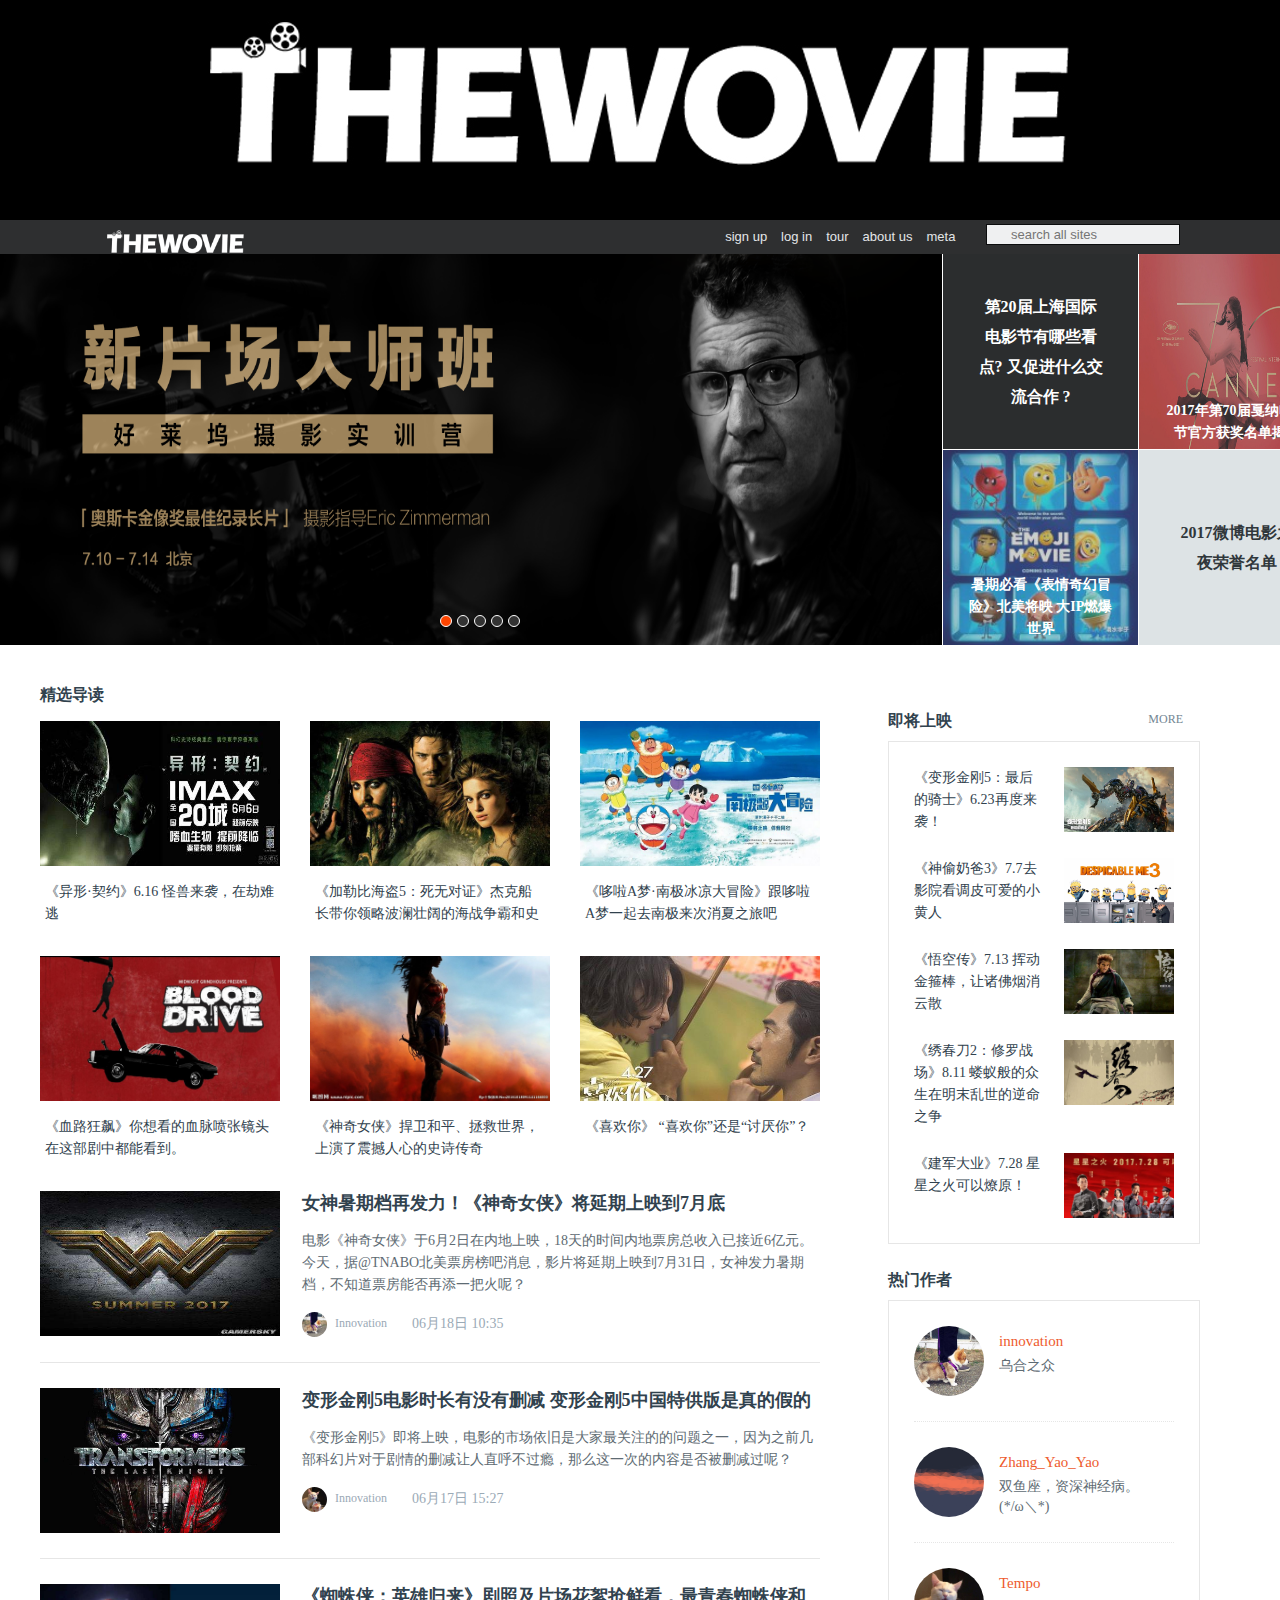
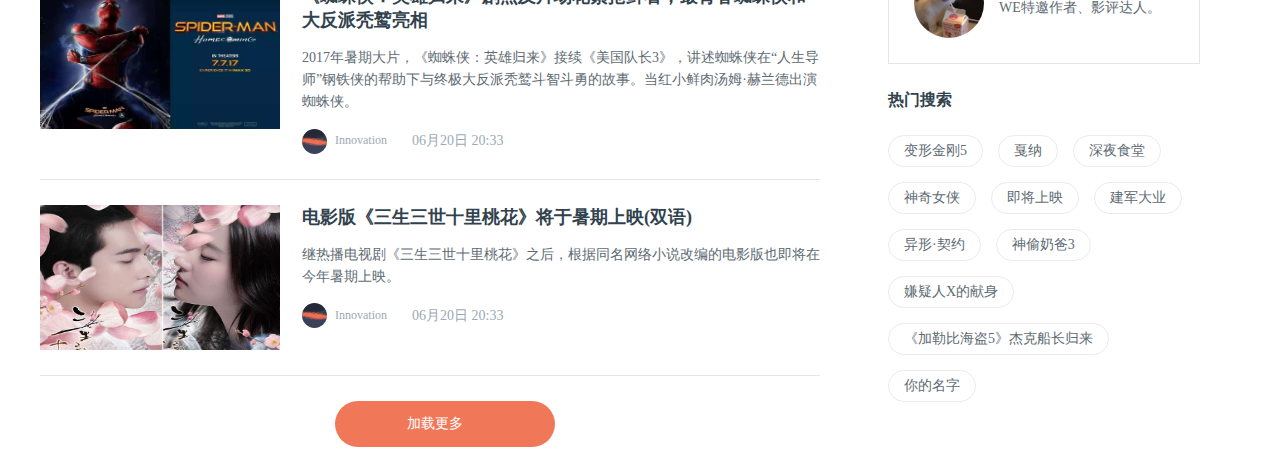
==== index.html @ 4c55a3ce "logo更改" ====
<html><!DOCTYPE html>
<html lang="en">
<head>
    <meta charset="UTF-8">
    <title>电影资讯 | WE</title>

	<script src="js/main.js" type="text/javascript"></script>
    <!--轮播图js-->
    <script src="js/slideshow.js" type="text/javascript"></script>
       
	<link rel="stylesheet" href="css/common.css">
    <link rel="stylesheet" href="css/index.css">
    <style>
    html, body, p, table, section, hgroup, header, ul, li, footer, nav, article, div, span, form, img {margin: 0;padding: 0;border: none;}
    
    .serKesy-list .list a{float: left;margin:0 15px 15px 0;padding: 0 15px;background: #fff;color: #5e6b73;font-size: 14px;height: 30px;line-height: 30px;border:1px solid #E8ECEF;border-radius: 16px;-webkit-border-radius: 16px;}
    .serKesy-list .list a:hover{background: #a0aebc;border-color: #a0aebc;color: #fff;}
    
    #ad{height: 200px; text-align: center;background-color: black;padding-top: 20px;}
    </style>

    <script type="text/javascript" src="js/jquery-3.2.1.js"></script>
    <script type="text/javascript">
        $(document).ready(function(){
            setTimeout(function(){$("#ad").slideUp(600);
            },1200);
            
        });
    </script>
</head>
<body>


<!-- 顶栏广告位 -->
<div class="top-banner" id="ad">
    <a href="#" target="_blank">
        <img src="img/logo.jpg" alt="The Wovie">
    </a>
</div>

<!--topbar-->
<section class="topbar">
    <div class="topbar-wrapper">

        <div class="js-topbar-dialog-corral"></div>

        <div class="network-items">
            <a href="index.html">
                <img src="img/logo.png" alt="The Wovie" height=100% >
            </a>
        </div>

        <div class="topbar-links">
            <div class="links-container">
                <span class="topbar-menu-links">
                    <a href="register.html">sign up</a>
                    <a href="https://stackexchange.com/users/login?returnurl=https%3a%2f%2fstackexchange.com%2f">log in</a>
                    <a data-loc="2" class="tour-link" href="/tour">tour</a>
                    <a href="/about">about us</a>
                    <a href="https://meta.stackexchange.com">meta</a>
                </span>
            </div>

            <div class="search-container">
                    <input name="q" id="search" type="text" placeholder="search all sites" tabindex="1" autocomplete="off" maxlength="240" />
            </div>
        </div>
    </div>
</section>

<!--首页顶部-->
<div class="page-top">
    <!--首页左侧=-=轮播图-->
    <div id="container">
        <div id="list" style="left: -942px;">
            <img src="img/container3.jpg" alt="1"/>
            <img src="img/1.jpg" alt="1"/>
            <img src="img/container4.jpg" alt="2"/>
            <img src="img/container1.jpg" alt="3"/>
            <img src="img/container2.jpg" alt="4"/>
            <img src="img/container3.jpg" alt="5"/>
            <img src="img/1.jpg" alt="5"/>
        </div>
        <div id="buttons">
            <span index="1" class="on"></span>
            <span index="2"></span>
            <span index="3"></span>
            <span index="4"></span>
            <span index="5"></span>
        </div>
        <a href="javascript:;" id="prev" class="arrow">&lt;</a>
        <a href="javascript:;" id="next" class="arrow">&gt;</a>
    </div>

    <!--首页右侧=-=模块-->
    <div class="module">
        <!-- 第一列 -->
        <div class="rows rowOne">
            <div class="column line colTxt">
                <table>
                    <tr>
                        <td>
                            <a href="news-le-Festival-de-Cannes.html" target="_blank">第20届上海国际电影节有哪些看点? 又促进什么交流合作 ?                                                       </a>
                        </td>
                    </tr>
                </table>
            </div>
            <div class="column picTxt">
                <a href="news-le-Festival-de-Cannes.html" target="_blank">
                    <div class="pic">
                        <img src="img/module1.jpg" width="195" height="195" />
                    </div>
                    <div class="txt">2017年第70届戛纳电影节官方获奖名单揭晓</div>
                    <div class="cover"></div>
                </a>
                <div class="shadow"></div>
            </div>
        </div>
        <!-- 第二列 -->
        <div class="rows">
            <div class="column line picTxt">
                <a href="/banner/homepageUrl/id/2326" target="_blank">
                    <div class="pic">
                        <img src="img/module2.jpg" width="195" height="195" />
                    </div>
                    <div class="txt">暑期必看《表情奇幻冒险》北美将映 大IP燃爆世界</div>
                    <div class="cover"></div>
                </a>
                <div class="shadow"></div>
            </div>
            <div class="column colTxt">
                <table>
                    <tr>
                        <td>
                            <a href="/banner/homepageUrl/id/2344" target="_blank">2017微博电影之夜荣誉名单</a>
                        </td>
                    </tr>
                </table>
            </div>
        </div>
    </div>
</div>



            
<!--info-->
<div class="wrapper">
    <!--内容左侧-->
    <div class="index-left">
        <!-- 精选导读 -->
        <div class="index-selRead">
            <div class="title">精选导读</div>
            <div class="list">
                <ul>
                    <li>
                        <div class="box">
                            <div class="pic">
                                <a href="news-Alien-Covenant.html" target="_blank">
                                    <img src="img/guide1.jpg" alt="" />
                                </a>
                            </div>
                            <div class="txt">
                                <a href="news-Alien-Covenant.html" target="_blank">
                                    《异形·契约》6.16  怪兽来袭，在劫难逃
                                </a>
                            </div>
                        </div>
                    </li>
                    <li>
                        <div class="box">
                            <div class="pic">
                                <a href="https://www.leiphone.com/latest/index/id/4034" target="_blank">
                                    <img src="img/guide2.jpg" alt="" />
                                </a>
                            </div>
                            <div class="txt">
                                <a href="https://www.leiphone.com/latest/index/id/4034" target="_blank">
                                    《加勒比海盗5：死无对证》杰克船长带你领略波澜壮阔的海战争霸和史诗冒险
                                </a>
                            </div>
                        </div>
                    </li>
                    <li>
                        <div class="box">
                            <div class="pic">
                                <a href="https://www.leiphone.com/latest/index/id/4041" target="_blank">
                                    <img src="img/guide3.jpg" alt="" />
                                </a>
                            </div>
                            <div class="txt">
                                <a href="https://www.leiphone.com/latest/index/id/4041" target="_blank">
                                    《哆啦A梦·南极冰凉大冒险》跟哆啦A梦一起去南极来次消夏之旅吧
                                </a>
                            </div>
                        </div>
                    </li>
                    <li>
                        <div class="box">
                            <div class="pic">
                                <a href="news-blood-drive.html" target="_blank">
                                    <img src="img/guide4.jpg" alt="" />
                                </a>
                            </div>
                            <div class="txt">
                                <a href="news-blood-drive.html" target="_blank">
                                    《血路狂飙》你想看的血脉喷张镜头在这部剧中都能看到。
                                </a>
                            </div>
                        </div>
                    </li>
                    <li>
                        <div class="box">
                            <div class="pic">
                                <a href="https://www.leiphone.com/latest/index/id/4040" target="_blank">
                                    <img src="img/guide5.jpg" alt="" />
                                </a>
                            </div>
                            <div class="txt">
                                <a href="https://www.leiphone.com/latest/index/id/4040" target="_blank">
                                    《神奇女侠》捍卫和平、拯救世界，上演了震撼人心的史诗传奇
                                </a>
                            </div>
                        </div>
                    </li>
                    <li>
                        <div class="box">
                            <div class="pic">
                                <a href="https://www.leiphone.com/latest/index/id/4038" target="_blank">
                                    <img src="img/guide6.jpg" alt="" />
                                </a>
                            </div>
                            <div class="txt">
                                <a href="https://www.leiphone.com/latest/index/id/4038" target="_blank">
                                    《喜欢你》   “喜欢你”还是“讨厌你”？
                                </a>
                            </div>
                        </div>
                    </li>
                </ul>
            </div>
        </div>
        <!-- 精选导读end -->

        <!-- 最新文章 -->     
        <div class="lph-pageList index-pageList">
            <div class="list">
                <ul>
                    <li>
                        <div class="box">
                            <div class="img">
                                <a href="#"  target="_blank">
                                    <img class='lazy' src="img/Article1.jpg"  alt="" />
                                </a>
                            </div>
                            <div class="word">
                                <h3>
                                <a href="#" target="_blank"  class="headTit">
                                    女神暑期档再发力！《神奇女侠》将延期上映到7月底
                                </a>
                                </h3>
                                <!--description-->
                                <div class="des">
                                    电影《神奇女侠》于6月2日在内地上映，18天的时间内地票房总收入已接近6亿元。今天，据@TNABO北美票房榜吧消息，影片将延期上映到7月31日，女神发力暑期档，不知道票房能否再添一把火呢？
                                </div>
                                <div class="msg">
                                    <a href="https://www.leiphone.com/author/sijia893" target="_blank" class="aut" rel="nofollow">
                                        <img src="img/innovation.jpg" width="50" height="50" alt=""/>Innovation
                                    </a>
                                    <div class="time">06月18日 10:35</div>
                                </div>
                            </div>
                        </div>
                    </li>

                    <li>
                        <div class="box">
                            <div class="img">
                                <a href="#"  target="_blank">
                                    <img class='lazy' src="img/article2.jpg"  alt="" />
                                </a>
                            </div>
                            <div class="word">
                                <h3>
                                <a href="#" target="_blank"  class="headTit">
                                    变形金刚5电影时长有没有删减 变形金刚5中国特供版是真的假的
                                </a>
                                </h3>
                                <!--description-->
                                <div class="des">
                                    《变形金刚5》即将上映，电影的市场依旧是大家最关注的的问题之一，因为之前几部科幻片对于剧情的删减让人直呼不过瘾，那么这一次的内容是否被删减过呢？
                                </div>
                                <div class="msg">
                                    <a href="https://www.leiphone.com/author/sijia893" target="_blank" class="aut" rel="nofollow">
                                        <img src="img/tempo.jpg" width="50" height="50" alt=""/>Innovation
                                    </a>
                                    <div class="time">06月17日 15:27</div>
                                </div>
                            </div>
                        </div>
                    </li>

                    <li>
                        <div class="box">
                            <div class="img">
                                <a href="#"  target="_blank">
                                    <img class='lazy' src="img/article3.jpg"  alt="" />
                                </a>
                            </div>
                            <div class="word">
                                <h3>
                                <a href="#" target="_blank"  class="headTit">
                                    《蜘蛛侠：英雄归来》剧照及片场花絮抢鲜看，最青春蜘蛛侠和大反派秃鹫亮相
                                </a>
                                </h3>
                                <!--description-->
                                <div class="des">
                                    2017年暑期大片，《蜘蛛侠：英雄归来》接续《美国队长3》，讲述蜘蛛侠在“人生导师”钢铁侠的帮助下与终极大反派秃鹫斗智斗勇的故事。当红小鲜肉汤姆·赫兰德出演蜘蛛侠。
                                </div>
                                <div class="msg">
                                    <a href="https://www.leiphone.com/author/sijia893" target="_blank" class="aut" rel="nofollow">
                                        <img src="img/zhang_yao_yao.png" width="50" height="50" alt=""/>Innovation
                                    </a>
                                    <div class="time">06月20日 20:33</div>
                                </div>
                            </div>
                        </div>
                    </li>


                     <li>
                        <div class="box">
                            <div class="img">
                                <a href="#"  target="_blank">
                                    <img class='lazy' src="img/article4.jpg"  alt="" />
                                </a>
                            </div>
                            <div class="word">
                                <h3>
                                <a href="#" target="_blank"  class="headTit">
                                    电影版《三生三世十里桃花》将于暑期上映(双语)
                                </a>
                                </h3>
                                <!--description-->
                                <div class="des">
                                    继热播电视剧《三生三世十里桃花》之后，根据同名网络小说改编的电影版也即将在今年暑期上映。

                                </div>
                                <div class="msg">
                                    <a href="https://www.leiphone.com/author/sijia893" target="_blank" class="aut" rel="nofollow">
                                        <img src="img/zhang_yao_yao.png" width="50" height="50" alt=""/>Innovation
                                    </a>
                                    <div class="time">06月20日 20:33</div>
                                </div>
                            </div>
                        </div>
                    </li>

                </ul>
                <div class="loadMore">
                    <a href="javascript:;">加载更多<em></em></a>
                </div>
                
                <div class="lph-page">
                    <a class="prev" href="jacascript:void(0)"><em></em></a>
                    <a class="next" href="https://www.leiphone.com/page/4"><em></em></a>
                </div>
                
            </div>
        </div>
    </div>
    <!--内容右侧-->
    <div class="index-right">

        <!-- 业界速递 -->
        <div class="express">
            <div class="rComTitle">即将上映<a  href="https://www.leiphone.com/category/sponsor" target="_blank" class='more'>MORE<em></em></a></div>
            <div class="list">
                <ul>
                    <li>
                        <a href="" target="_blank" class='txt'>
                            《变形金刚5：最后的骑士》6.23再度来袭！
                        </a>
                        <div class="pic">
                            <a href="" target="_blank">
                                <img src="img/future1.jpg" width="110"  height="65" />
                            </a>
                        </div>
                    </li>
                    <li>
                        <a href="" target="_blank" class='txt'>
                            《神偷奶爸3》7.7去影院看调皮可爱的小黄人
                        </a>
                        <div class="pic">
                            <a href="" target="_blank">
                                <img src="img/future2.jpg" width="110"  height="65" />
                            </a>
                        </div>
                    </li>
                    <li>
                        <a href="" target="_blank" class='txt'>
                            《悟空传》7.13 挥动金箍棒，让诸佛烟消云散
                        </a>
                        <div class="pic">
                            <a href="" target="_blank">
                                <img src="img/future3.jpg" width="110"  height="65" />
                            </a>
                        </div>
                    </li>
                    <li>
                        <a href="" target="_blank" class='txt'>
                            《绣春刀2：修罗战场》8.11 蝼蚁般的众生在明末乱世的逆命之争
                        </a>
                        <div class="pic">
                            <a href="" target="_blank">
                                <img src="img/future4.jpg" width="110"  height="65" />
                            </a>
                        </div>
                    </li>
                    <li>
                        <a href="https://www.leiphone.com/news/201706/TS60KssYQyJxHjZg.html" target="_blank" class='txt'>
                        《建军大业》7.28  星星之火可以燎原！
                        </a>
                        <div class="pic">
                            <a href="https://www.leiphone.com/news/201706/TS60KssYQyJxHjZg.html" target="_blank">
                                <img src="img/future5.jpg" width="110"  height="65" />
                            </a>
                        </div>
                    </li>
                </ul>
            </div>
        </div>

        <!--热门作者-->
        <div class="hot-author">
            <div class="rComTitle">热门作者</div>
            <div class="list">
                <ul>
                    <li>
                        <a href='https://www.leiphone.com/author/zhujianzhineng5231' target="_blank" class="avater">
                            <img src="img/innovation.jpg" width="70" height="70" />
                        </a>
                        <div class="txt">
                            <a href="https://www.leiphone.com/author/zhujianzhineng5231" target="_blank" class='name'>innovation<em class='gold'></em></a>
                            <div class="intro">
                                乌合之众
                            </div>
                        </div>
                    </li>
                    <li>
                        <a href='https://www.leiphone.com/author/li189' target="_blank" class="avater">
                            <img src="img/zhang_yao_yao.png"width="70" height="70" />
                        </a>
                        <div class="txt">
                            <a href="https://www.leiphone.com/author/li189" target="_blank" class='name'>Zhang_Yao_Yao<em class='gold'></em></a>
                            <div class="intro"> 双鱼座，资深神经病。<br>(*/ω＼*)</div>
                        </div>
                    </li>
                    <li>
                        <a href='https://www.leiphone.com/author/AI%E7%A0%94%E4%B9%A0%E7%A4%BE394' target="_blank" class="avater">
                            <img src="img/tempo.jpg" width="70" height="70" />
                        </a>
                        <div class="txt">
                            <a href="https://www.leiphone.com/author/AI%E7%A0%94%E4%B9%A0%E7%A4%BE394" target="_blank" class='name'>Tempo<em class='gold'></em></a>
                            <div class="intro">WE特邀作者、影评达人。</div></div>
                    </li>
                    <!--<li>
                        <a href='https://www.leiphone.com/author/tieliu' target="_blank" class="avater">
                            <img src="https://www.leiphone.com/uploads/new/avatar/04/15/35/33_avatar_pic_100_100.jpg?updateTime=1" width="70" height="70" />
                        </a>
                        <div class="txt">
                            <a href="https://www.leiphone.com/author/tieliu" target="_blank" class='name'>铁流<em class='gold'></em></a>
                            <div class="intro">关注芯片、航空领域，雷锋网活跃作者</div>
                        </div>
                    </li>-->
                </ul>
            </div>
        </div>

        <!-- 热门搜索 -->
        <div class="serKesy-list">
            <div class="rComTitle">热门搜索</div>
            <div class="list clr">
                <a href="http://baike.baidu.com/link?url=[base64]" target="_blank">变形金刚5</a>
                <a href="https://www.leiphone.com/tag/专利" target="_blank">戛纳</a>
                <a href="https://www.leiphone.com/tag/zynga" target="_blank">深夜食堂</a>
                <a href="https://www.leiphone.com/tag/HoloLens" target="_blank">神奇女侠</a>
                <a href="https://www.leiphone.com/tag/浏览器" target="_blank">即将上映</a>
                <a href="https://www.leiphone.com/tag/人脸识别" target="_blank">建军大业</a>
                <a href="https://www.leiphone.com/tag/视频" target="_blank">异形·契约</a>
                <a href="https://www.leiphone.com/tag/计算机视觉" target="_blank">神偷奶爸3</a>
                <a href="https://www.leiphone.com/tag/中移动" target="_blank">嫌疑人X的献身</a>
                <a href="https://www.leiphone.com/tag/互联网电视" target="_blank">《加勒比海盗5》杰克船长归来</a>
                <a href="https://www.leiphone.com/tag/电子书" target="_blank">你的名字</a>
            </div>
        </div>
    </div>
</div>








<!--footer-->
<!--<div class="g-ft">
    <div class="m-ftwrap f-pr f-cb">

        <div class="ftleft f-fl">
            <div class="title f-cb"><h1 class="u-title-en f-fl">WE</h1><span class="f-fl"></span><h1 class="u-title-ch f-fl">WE电影资讯部</h1></div>
            <p class="cprt">©2014 icourse163.org 浙ICP备08114786号-1</br>icourses.cn 京ICP备12020869号-2 京公网安备110102000459-2</p>
        </div>

        <div class="ftright f-fr f-cb">
            <div class="link f-fl">
                <p>友情链接：</p>
                <a href="http://open.163.com/"  target="_blank">网易公开课</a></br>
                <a href="http://study.163.com/"  target="_blank">网易云课堂</a></br>
                <a href="http://www.icourse163.org/"  target="_blank">中国大学MOOC</a>
            </div>

            <div class="about f-fl">
                <p>我们：</p>
                <a href="http://study.163.com/about/aboutus.htm#/about?aboutType=1"  target="_blank">关于</a></br>
                <a href="http://study.163.com/about/aboutus.htm#/about?aboutType=2"  target="_blank">联系</a></br>
                <a href="http://weibo.com/study163?sudaref=study.163.com"  target="_blank">关注</a><a href="http://weibo.com/study163?sudaref=study.163.com"  target="_blank" class="atweibo"></a>
            </div>

            <div class="more f-fl">
                <p>更多：</p>
                <a href="http://study.163.com/about/aboutus.htm#/about?aboutType=4"  target="_blank">常见问题</a></br>
                <a href="http://study.163.com/about/aboutus.htm#/about?aboutType=8"  target="_blank">意见反馈</a>
            </div>

        </div>
    </div>
</div>-->



</body>
</html>
---- css/common.css ----
html,body,h1,h2,h3,h4,h5,h6,div,dl,dt,dd,ul,ol,li,p,blockquote,pre,hr,figure,table,caption,th,td,form,fieldset,legend,input,button,textarea,menu{margin:0;padding:0;}
header,footer,section,article,aside,nav,hgroup,address,figure,figcaption,menu,details{display:block;}
table{border-collapse:collapse;border-spacing:0;}
caption,th{text-align:left;font-weight:normal;}
html,body,fieldset,img,iframe{border:0;}
li{list-style:none;}
textarea{overflow:auto;resize:none;}
a,button{cursor:pointer;}
h1,h2,h3,h4,h5,h6,em,strong,b{font-weight:normal;}
del,ins,u,s,a,a:hover{text-decoration:none;}
body{background:#fff;}
a,a:hover{color:#333;}
---- css/index.css ----
.f-pr{position: relative;}
.f-pa{position: absolute;}
.f-fl{float: left;}
.f-fr{float: right;}
.f-cb{zoom:1;}
.f-cb:after{content: '.';display: block;clear: both;height: 0;overflow: hidden;visibility: hidden;}
.f-thide{text-overflow: ellipsis;overflow: hidden;white-space: nowrap;}


*{ margin: 0; padding: 0; text-decoration: none;}
/*page-top*/
.page-top{width: 1343px;height: 391px;margin: 0 auto;}
/*首页左侧=-=轮播图*/
/*body { padding: 20px;}*/
#container { width: 942px; height: 391px; overflow: hidden; position: relative;float: left;margin: 0px 1px 0px 0px;}
#list { width: 6587px; height: 391px; position: absolute; z-index: 1;}
#list img { float: left; width: 942px; height: 391px}
#buttons { position: absolute; height: 10px; width: 100px; z-index: 2; bottom: 20px; left: 440px;}
#buttons span { cursor: pointer; float: left; border: 1px solid #fff; width: 10px; height: 10px; border-radius: 50%; background: #333; margin-right: 5px;}
#buttons .on {  background: orangered;}
.arrow { cursor: pointer; display: none; line-height: 39px; text-align: center; font-size: 36px; font-weight: bold; width: 40px; height: 40px;  position: absolute; z-index: 2; top: 170px; background-color: RGBA(0,0,0,.3); color: #fff;}
.arrow:hover { background-color: RGBA(0,0,0,.7);}
#container:hover .arrow { display: block;}
#prev { left: 6px;}
#next { right: 6px;}

/*首页右侧=-=模块*/
.page-top .module{overflow: hidden;width: 400;height: 391px;}
.page-top .module .column{width: 195px;float: left;height:195px;position: relative;overflow: hidden;}
.page-top .module .rows .colTxt{background: #dde3e5;}
.page-top .module .rows .colTxt a{color: #30373B;}
.page-top .module .column.line{border-right:1px solid #fff;}
.page-top .module .column table{width: 90%;margin-left: 5%;display: block;text-align: center;}
.page-top .module .column table td{height: 195px;}
.page-top .module .column table a{font-size: 16px;color: #576b7c;line-height: 30px;font-weight: bold;display: block;padding: 0 24px;}
.page-top .module .rowOne .colTxt{background: #2b2d2e;}
.page-top .module .rowOne .colTxt a{color: #fff;}
.page-top .module .rowOne .column{border-bottom:1px solid #fff;}
.page-top .module .picTxt a{display: block;position: relative;}
.page-top .module .picTxt a .pic img{display: block;opacity: 0.8;filter:alpha(opacity=80);transition: all 0.3s ease-in-out;-webkit-transition: all 0.3s ease-in-out;-moz-transition: all 0.3s ease-in-out;}
.page-top .module .picTxt:hover .pic img{opacity: 1;filter:alpha(opacity=100);transform: scale(1.1);-webkit-transform: scale(1.1);-moz-transform: scale(1.1);}
.page-top .module .picTxt a .txt{position: absolute;width:147px;left: 24px;bottom:5px;text-align: center;font-size: 14px;color: #fff;line-height: 22px;font-weight: bold;z-index: 2;}
.page-top .module .picTxt a .cover{position: absolute;left: 0;top: 0;width: 100%;height: 100%;background: rgba(20,27,32,0.2);}


/* 导航 */
.topbar{width:100%;background:rgba(12,13,14,0.86);height:34px;line-height:1;font-size:13px}
.topbar input[type="text"]{transition:none;border:1px solid #cbcbcb;font-size:100%;font-family:Arial,"Helvetica Neue",Helvetica,sans-serif !important;border-radius:0;padding:3px;margin:5px 0 5px 0}
.topbar .topbar-wrapper{width:1080px;margin:0 auto;height:34px;text-align:left;position:relative}

.topbar .network-items a{color:#e4e6e8;text-decoration:none;display:inline-block;height:24px;padding:10px 7px 0 7px;vertical-align:top;font-size:15px;font-weight: bold;}
.topbar .network-items a:hover span{color: blue;}
.topbar .topbar-links{vertical-align:top;position:absolute;right:0;top:0;font-size:13px;font-family:Arial,"Helvetica Neue",Helvetica,sans-serif !important}

.topbar .topbar-links .topbar-menu-links{margin-left:15px;margin-top:-10px;display:inline-block;vertical-align:top;font-size:0}
.topbar .topbar-links .topbar-menu-links a,.topbar .topbar-links .topbar-menu-links a:visited{color:#e4e6e8;text-decoration:none;display:inline-block;height:24px;padding:10px 7px 0 7px;vertical-align:top;font-size:13px}
.topbar .topbar-links .topbar-menu-links a:hover{background-color:#3b4045}
.topbar .topbar-links .links-container{display:inline-block;vertical-align:top;padding-top:10px}

.topbar .topbar-links .search-container{display:inline-block;vertical-align:top;margin-top:1px}
.topbar .topbar-links .search-container input[type=text]{margin:3px 0 0 20px;width:194px;height:21px;padding-left:inherit;padding-top:2px !important;padding-bottom:2px !important;padding-right:5px;font-size:13px;line-height:1.5;font-family:Arial,"Helvetica Neue",Helvetica,sans-serif !important;color:#6a737c;background-image:url('../../img/share-sprite-new.png?v=e1b8bd67bc12');background-image:url('../../img/share-sprite-new.svg?v=78be252218f3'),none;background-repeat:no-repeat;background-color:#FFF;background-position:-267px -90px !important;padding-left:24px !important;border:1px solid #0C0D0E;background-color:#eff0f1;box-shadow:inset 0 1px 2px #eff0f1,0 0 0 #FFF;transition:all .15s ease-in-out}
.topbar .topbar-links .search-container input[type=text]:hover{background-color:#fafafb;border-color:rgba(0,149,255,0.5);box-shadow:inset 0 1px 2px #e4e6e8,0 0 2px rgba(0,119,204,0.1)}
.topbar .topbar-links .search-container input[type=text]:focus{outline:0;color:#3b4045;background-color:#FFF;border-color:#0095ff;box-shadow:inset 0 2px 2px #fafafb,0 0 5px rgba(0,119,204,0.5)}


/*body=-=info*/
.wrapper{width: 1200px; margin: 40px auto;}
/*info左侧*/
.index-left{width: 810px;position: relative;float: left;margin: 0px;}

.index-selRead{margin-top: 0px;}
.index-selRead .title{font-size: 16px;padding-bottom: 15px;color: #31424e;font-weight: bold;}
.index-selRead .list li{float: left;padding: 15px;width: 240px;height: 205px;position: relative;left: -15px;top: -15px;
	-webkit-transition: all 0.2s ease-in;
    -moz-transition: all 0.2s ease-in;
    -o-transition: all 0.2s ease-in;
    transition: all 0.2s ease-in;
}
.index-selRead .list ul{width: 810px;left: -15px;right: -15px;}
.index-selRead .list li:hover{
	background: #f7f7f7;
	-webkit-box-shadow: 0 0 30px rgba(0,0,0,0.1);
    box-shadow: 0 0 30px rgba(0,0,0,0.15);
    -webkit-transform: translate3d(0, 1px, -2px);
    transform: translate3d(0, 1px, -2px);
}
.index-selRead .list li .pic img{width: 240px;height: 145px;vertical-align: top;}
.index-selRead .list li .txt{padding: 15px 5px 0 5px;line-height: 22px;height: 44px;overflow: hidden;}
.index-selRead .list li .txt a{font-size: 14px;color: #31424e;}
.index-selRead .list li .box{position: absolute;left:15px;top: 15px;width: 240px;}
.index-selRead .list li:hover .txt a{color: #ee5b2e;}


/*Index右侧*/
.index-right{overflow: hidden;padding-left:38px;width: 312px;}
.index-right .rComTitle,
.serKesy-list .rComTitle,
.article-right .rComTitle{padding-top: 28px;font-size: 16px;font-weight: bold;color: #31424e;line-height: 1;padding-bottom: 12px;}
.index-right .rComTitle .more,
.serKesy-list .rComTitle .more,
.article-right .rComTitle .more{float: right;font-size: 12px;color: #738693;font-weight: normal;}
.index-right .rComTitle .more em,
.serKesy-list .rComTitle .more em,
.article-right .rComTitle .more em{display: inline-block;vertical-align: 0;margin-left: 7px;background: url(../../images/common/yp_spirit.png) no-repeat -194px -46px;width: 10px;height: 10px;}
.index-right .rComTitle .more:hover,
.serKesy-list .rComTitle .more:hover,
.article-right .rComTitle .more:hover{color: #3E4950}
.serKesy-list .rComTitle{margin-bottom: 15px;}




/*即将上映*/
.express .list{padding: 25px 25px 0 25px;border:1px solid #E6E6E6;background: #fff;}
.express .list li{padding-bottom: 25px;overflow: hidden;}
.express .list li .pic{overflow: hidden;padding-left: 20px;}
.express .list li .pic img{vertical-align: top;}
.express .list li .txt{width: 130px;float: left;font-size: 14px;color: #31424e;line-height: 22px;word-break: break-word;}
.express .list li:hover a{color: #ee5b2e;}
/*热门作者*/
.hot-author .list{border:1px solid #e6e6e6;padding: 0 25px;background: #fff;}
.hot-author .list li{padding: 25px 0;overflow: hidden;border-bottom:1px dotted #E6E6E6;}
.hot-author .list li .avater{float: left;width:70px;}
.hot-author .list li .avater img{vertical-align: top;border-radius: 50%;-webkit-border-radius: 50%;}
.hot-author .list li .txt{overflow: hidden;padding-left: 15px;}
.hot-author .list li .txt .name{font-size: 15px;color: #ee5b2e;}
.hot-author .list li .txt .name .gold{display: inline-block;vertical-align: -5px;margin-left: 8px;background: url(../../images/common/yp_spirit.png) no-repeat -235px -45px;width: 21px;height: 25px;}
.hot-author .list li .txt .intro{font-size: 14px;color: #5e6b73;line-height: 20px;padding-top: 5px;}
.hot-author .list li:last-child{border-bottom:0;}








/*底部*/
.g-ft{height: 262px;min-width: 1202px;background-color: #2c3339;}
.m-ftwrap{width: 948px;height: 262px;margin: 0 auto;}
.m-ftwrap .ftleft{padding-top: 95px;}
.m-ftwrap .title{padding-bottom: 30px;}
.m-ftwrap .title .u-title-en{font: normal bold 28px/20px 'Gill Sans MT';color: #39a030;}
.m-ftwrap .title span{display: inline-block;width: 23px;height: 20px;background: url(../img/ui-sprite.png) 0 -47px no-repeat;}
.m-ftwrap .title .u-title-ch{font: normal bold 22px/20px 'Hiragino Sans GB';color: #39a030;}
.m-ftwrap .cprt{font: 12.5px/25px '微软雅黑';color: #fff;}
.m-ftwrap .ftright{padding-top: 82px;}
.m-ftwrap .ftright p{font: 12.5px/29.17px '微软雅黑';color: #fff;}
.m-ftwrap .ftright a{font: 14.58px/29.17px '微软雅黑';color: #fff;}
.m-ftwrap .ftright a:hover{text-decoration: underline;}
.m-ftwrap .link{margin-right: 98px;}
.m-ftwrap .about{margin-right: 73px;}
.m-ftwrap .atweibo{display: inline-block;width: 20px;height: 16px;margin-left: 11px;vertical-align: middle;background: url(../img/ui-sprite.png) 0 -75px no-repeat;}




.index-right .right-ads,
.index-right .right-item-sw{margin-top: 71px;}














.lph-left{width: 780px; float: left;}



.lph-pageList .title .upd-num{font-size: 14px;color: #5e6b73;line-height: 25px;font-weight: normal;}
.lph-pageList .title .upd-num span{color: #ee5b2e;}
.lph-pageList .title .upd-num  em{display: inline-block;margin-right: 8px;vertical-align: -5px;background: url(../../images/common/yp_spirit.png) no-repeat -15px -391px;width: 21px;height: 23px;}

.lph-pageList{padding-top: 10px;}
.lph-pageList .title{font-size: 22px;color: #31424e;line-height: 1;;font-weight: bold;/*margin-bottom: 25px;*/margin-bottom: 2px;}
.lph-pageList .list ul{width: 830px;left: -25px;right: -25px;}
.lph-pageList .list li{float: left;padding: 25px 25px 0 25px;width: 780px;position: relative;left: -25px;top: -25px;
	-webkit-transition: all 0.2s ease-in;
    -moz-transition: all 0.2s ease-in;
    -o-transition: all 0.2s ease-in;
    transition: all 0.2s ease-in;
}
.lph-pageList .list li .box{position: relative;left:0;top: 0;width: 780px;padding-bottom: 25px;overflow: hidden;border-bottom:1px solid #E6E6E6;}
.lph-pageList .list li:hover{
	background: #f7f7f7;
	-webkit-box-shadow: 0 0 30px rgba(0,0,0,0.1);
    box-shadow: 0 0 30px rgba(0,0,0,0.15);
    -webkit-transform: translate3d(0, 0px, -2px);
    transform: translate3d(0, 1px, -2px);
}
.lph-pageList .list li .img{width: 240px;height: 145px;vertical-align: top;float: left;position: relative;}
.lph-pageList .list li .sort{height: 25px;line-height: 25px;padding: 0 10px;background: rgba(0,0,0,0.7);font-size: 12px;color: #fff;position: absolute;top: 0;left: 0;}
.lph-pageList .list li .img img{width: 240px;height: 145px;vertical-align: top;}
.lph-pageList .list li .word{padding-left: 22px;overflow: hidden;}
.lph-pageList .list li .headTit{display: block;font-size: 18px;color: #31424e;font-weight: bold;text-align: left;}
.lph-pageList .list li .word .des{font-size: 14px;text-align: left;color: #5e6b73;line-height: 22px;padding:15px 0;text-align: left;}
.lph-pageList .list li .msg {font-size: 14px;color: #9baab6;line-height: 25px;}
.lph-pageList .list li .msg a{font-size: 12px;color: #9baab6;}
.lph-pageList .list li .msg .aut{float: left;line-height: 25px;}
.lph-pageList .list li .msg .aut img{width: 25px;vertical-align: middle;margin-right: 8px;height: 25px;border-radius: 50%;-webkit-border-radius: 50%;}
.lph-pageList .list li .msg .time{float: left;margin-left: 25px;}
.lph-pageList .list li .msg .tags{float: right;}
.lph-pageList .list li .msg .tags a{display: inline-block;padding-left: 8px;}
.lph-pageList .list li .msg .tags em{display: inline-block;vertical-align: middle;background: url(../../images/common/yp_spirit.png) no-repeat -215px -46px;width: 14px;height: 14px;}


.lph-pageList .list li .imgs a{float: left;width: 240px;margin-left: 30px;}
.lph-pageList .list li .imgs a img{width: 240px;height: 145px;vertical-align: top;}
.lph-pageList .list li .imgs a.first{margin-left: 0;} 
.lph-pageList .list li .txt .rows{padding: 18px 0;}
.lph-pageList .list li .txt .rows .sort{position: relative;float: left;padding: 0 10px;height: 25px;line-height: 25px;color: #fff;font-size: 14px;margin-right: 12px;}

.lph-pageList .list li:hover .headTit{color: #ee5b2e;}

.lph-pageList .list li .sort.yj{background: #b145b8;}
.lph-pageList .list li .sort.xx{background: #44c256;}
.lph-pageList .list li .sort.tx{background: #d05c5c;}
.lph-pageList .list li .sort.zl{background: #5097df;}
.lph-pageList .list li .sort.gj{background: #3d35d8;}
.lph-pageList .list li .sort.qt{background: #303842;}
.lph-pageList .list li .sort.tg{background: #ea8b3d;}
.lph-pageList .list li .sort.znyj{background: #376ce4;}
.lph-pageList .list li .sort.wlaq{background: #43ad32;}
.lph-pageList .list li .sort.znjs{background: #34415d;}
.lph-pageList .list li .sort.ar{background: #6e2fd8;}
.lph-pageList .list li .sort.jqr{background: #dda23c;}
.lph-pageList .list li .sort.jrkj{background: #ee5757;}
.lph-pageList .list li .sort.rgzn{background: #29bbc0;}

/*注释*/
.lph-pageList .list{padding-top: 25px;text-align: center;}
.lph-pageList .list .loadMore a{display: inline-block;background: #f07859;color: #fff;font-size: 14px;width: 220px;height: 46px;text-align: center;line-height: 46px;border-radius: 23px;-webkit-border-radius: 23px;}
.lph-pageList .list .loadMore a em{display: inline-block;vertical-align: middle;background: url(../../images/common/yp_spirit.png) no-repeat -265px -45px;width: 10px;height: 6px;margin-left: 10px;}
.lph-pageList .list .loadMore a:hover{opacity: 0.8;filter:alpha(opacity=80);}




/*注释*/
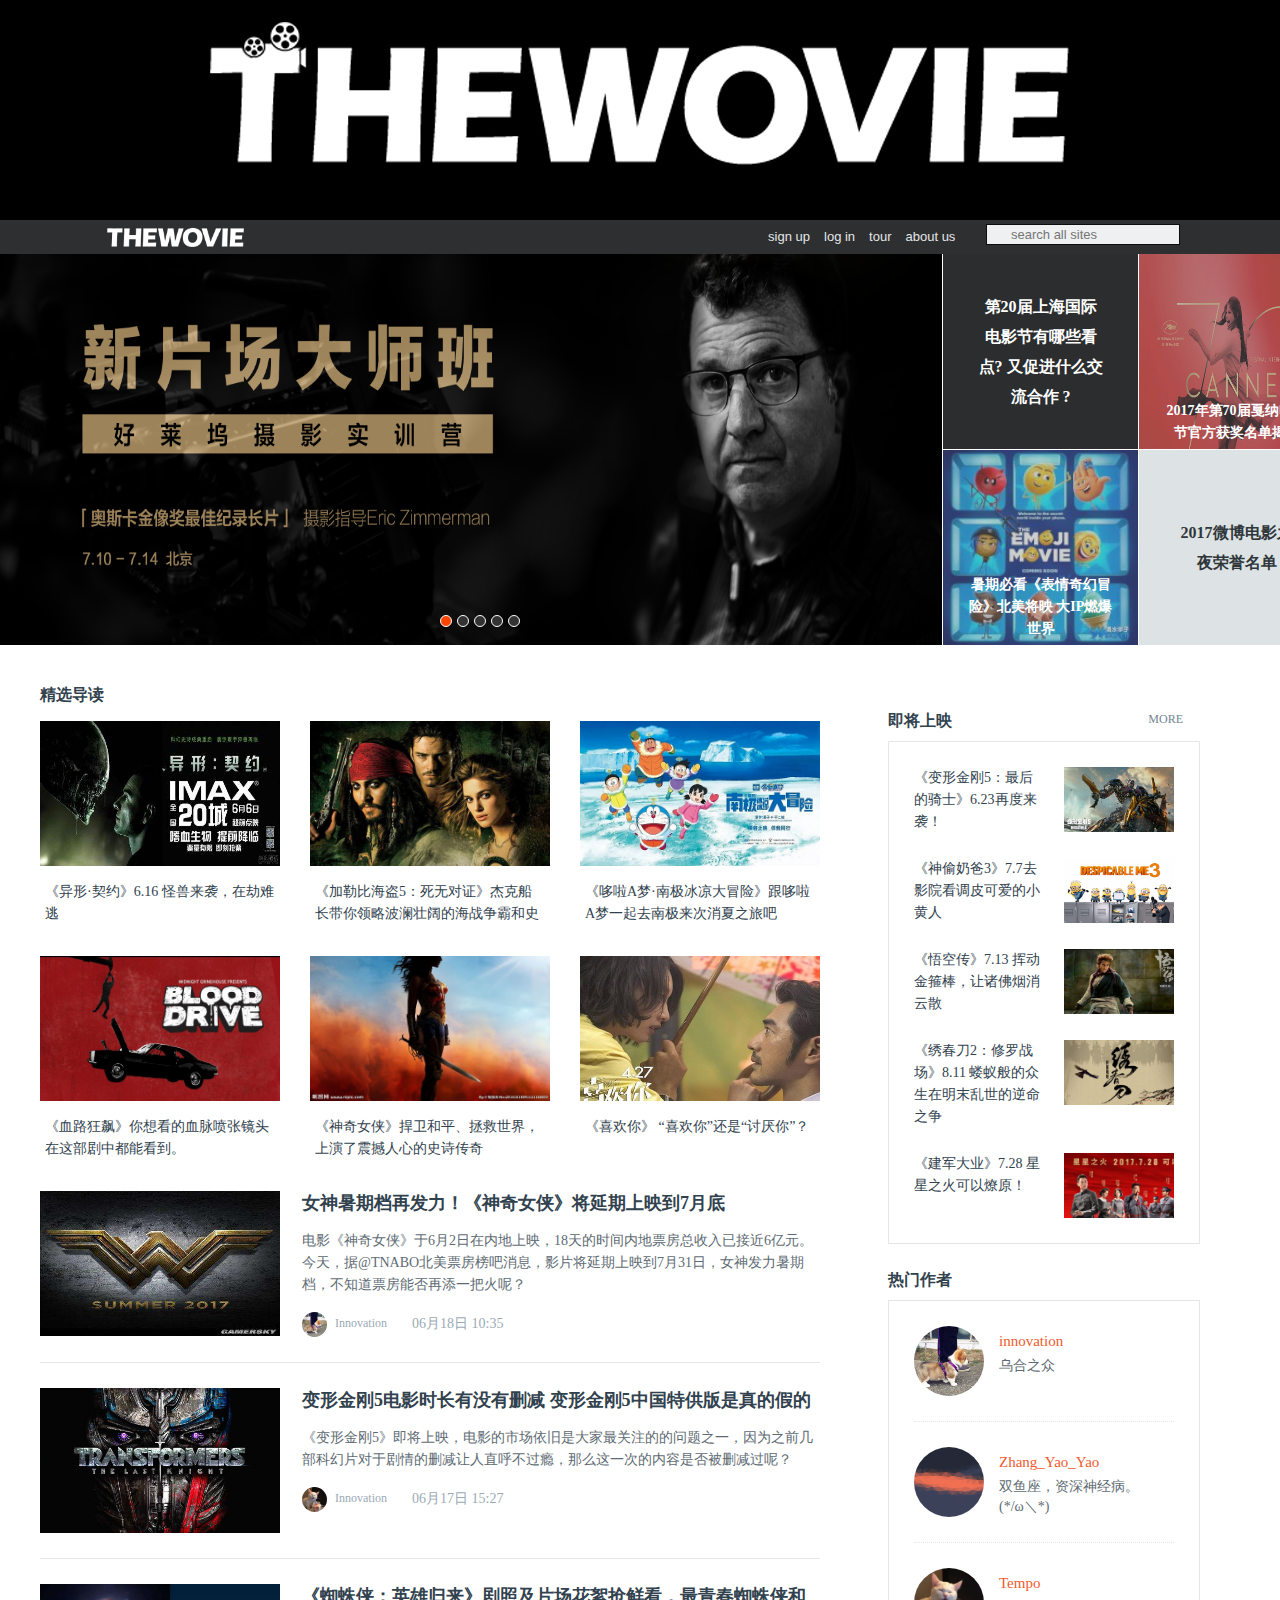
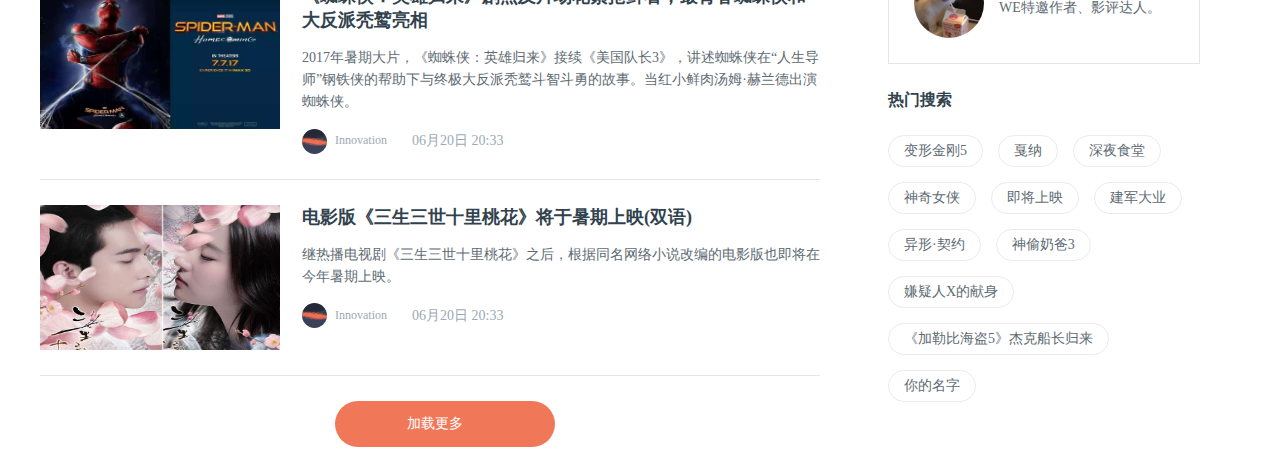
==== commit 226d048a: "标题栏logo更改" ====
--- a/index.html
+++ b/index.html
@@ -46,7 +46,7 @@
 
         <div class="network-items">
             <a href="index.html">
-                <img src="img/logo.png" alt="The Wovie" height=100% >
+                <img src="img/logo_none.png" alt="The Wovie" height=100% style="margin-top:-7px">
             </a>
         </div>
 
@@ -57,7 +57,6 @@
                     <a href="https://stackexchange.com/users/login?returnurl=https%3a%2f%2fstackexchange.com%2f">log in</a>
                     <a data-loc="2" class="tour-link" href="/tour">tour</a>
                     <a href="/about">about us</a>
-                    <a href="https://meta.stackexchange.com">meta</a>
                 </span>
             </div>
 
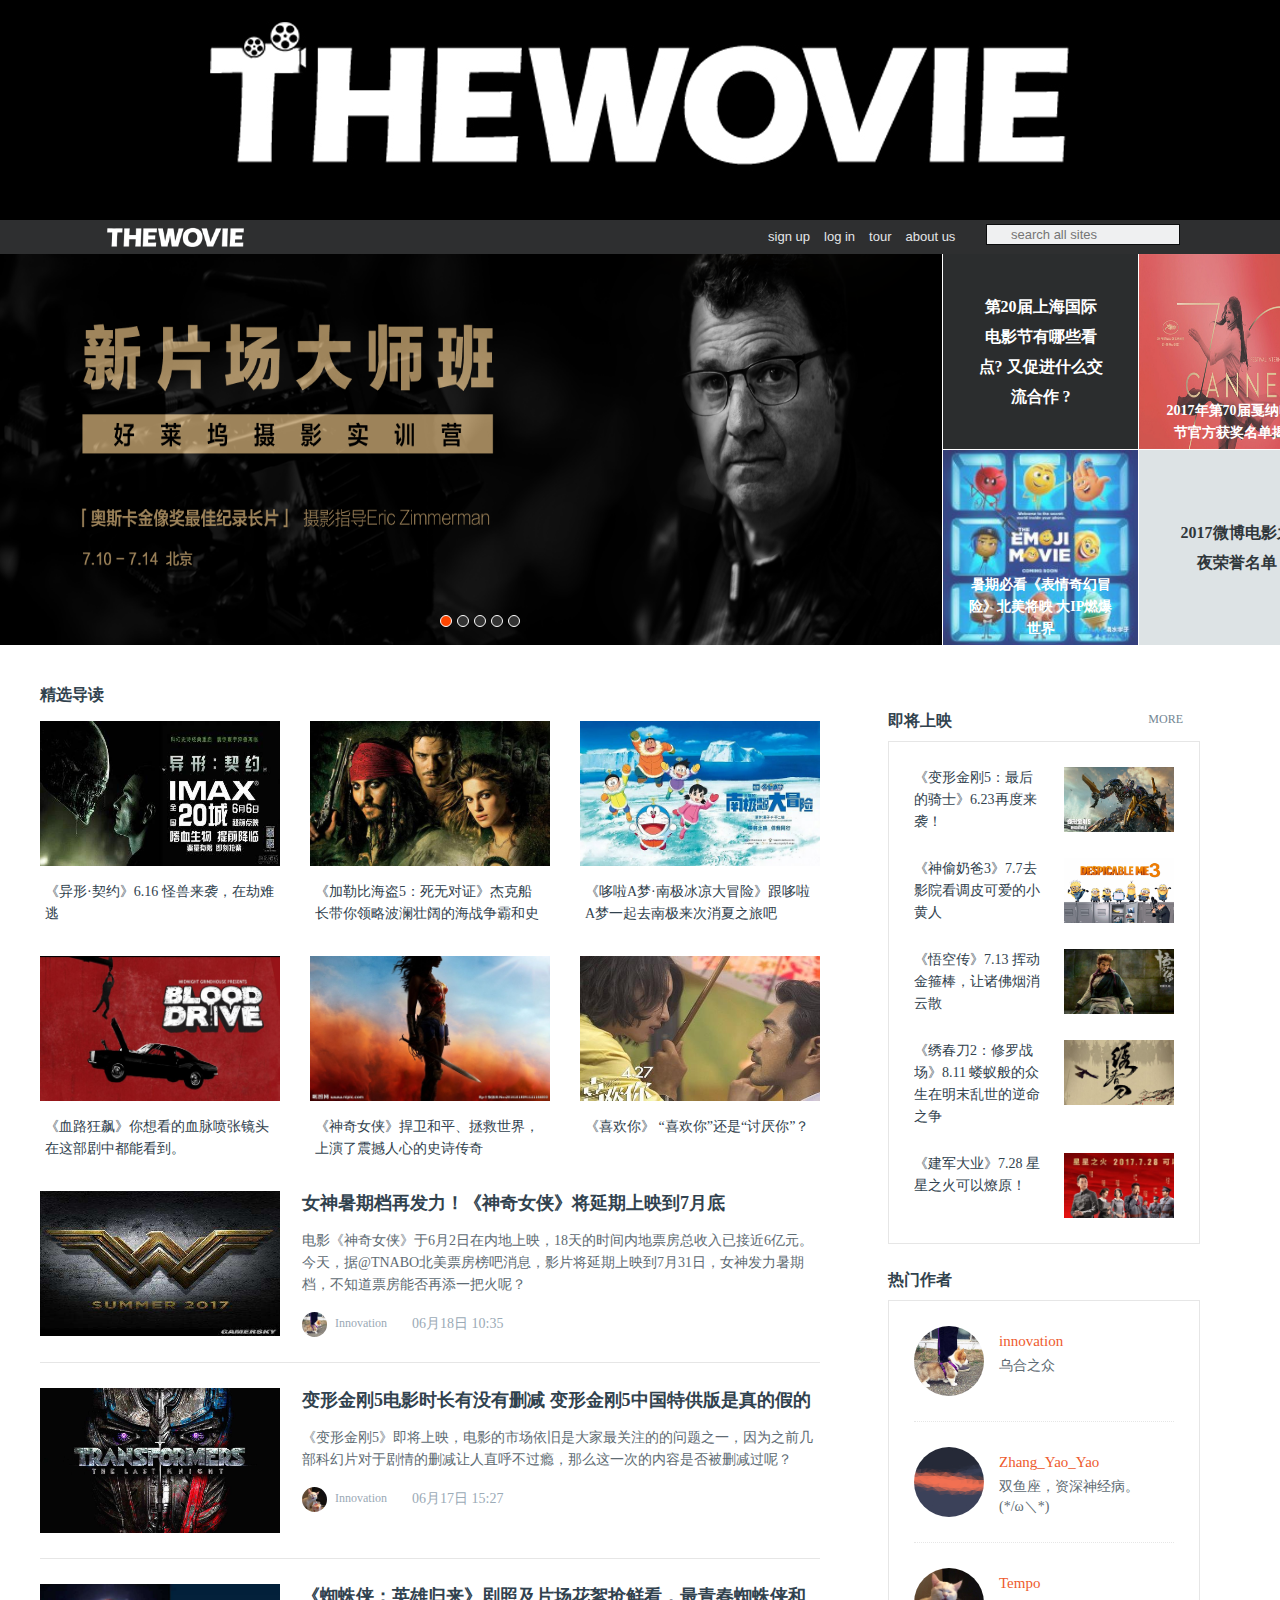
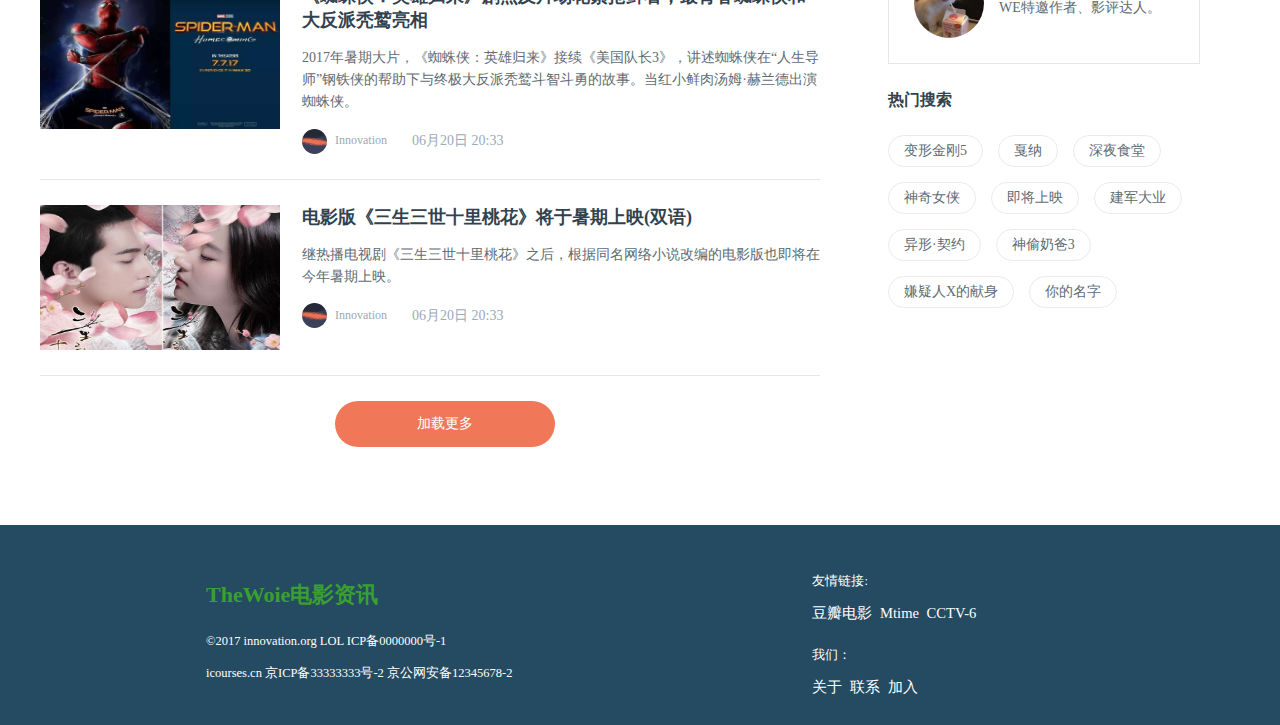
==== commit 3ced0c5b: "index.html基本完成" ====
--- a/index.html
+++ b/index.html
@@ -20,6 +20,7 @@
     </style>
 
     <script type="text/javascript" src="js/jquery-3.2.1.js"></script>
+    <!--广告栏上滑消失-->
     <script type="text/javascript">
         $(document).ready(function(){
             setTimeout(function(){$("#ad").slideUp(600);
@@ -27,9 +28,19 @@
             
         });
     </script>
+        
+    <script type="text/javascript">
+        //点击 加载更多
+        $(document).ready(function(){
+            $(".loadMore").click(function(){
+                $(".wrapper").css("height","2000px");
+                $(".cover").css("display","block");
+                $(".loadMore").css("display","none");
+            });
+        });
+    </script>
 </head>
 <body>
-
 
 <!-- 顶栏广告位 -->
 <div class="top-banner" id="ad">
@@ -54,9 +65,9 @@
             <div class="links-container">
                 <span class="topbar-menu-links">
                     <a href="register.html">sign up</a>
-                    <a href="https://stackexchange.com/users/login?returnurl=https%3a%2f%2fstackexchange.com%2f">log in</a>
+                    <a href="login.html">log in</a>
                     <a data-loc="2" class="tour-link" href="/tour">tour</a>
-                    <a href="/about">about us</a>
+                    <a href="aboutus.html">about us</a>
                 </span>
             </div>
 
@@ -110,7 +121,6 @@
                         <img src="img/module1.jpg" width="195" height="195" />
                     </div>
                     <div class="txt">2017年第70届戛纳电影节官方获奖名单揭晓</div>
-                    <div class="cover"></div>
                 </a>
                 <div class="shadow"></div>
             </div>
@@ -123,7 +133,6 @@
                         <img src="img/module2.jpg" width="195" height="195" />
                     </div>
                     <div class="txt">暑期必看《表情奇幻冒险》北美将映 大IP燃爆世界</div>
-                    <div class="cover"></div>
                 </a>
                 <div class="shadow"></div>
             </div>
@@ -355,14 +364,119 @@
                         </div>
                     </li>
 
+                    <li class="cover">
+                        <div class="box">
+                            <div class="img">
+                                <a href="#"  target="_blank">
+                                    <img class='lazy' src="img/Article1.jpg"  alt="" />
+                                </a>
+                            </div>
+                            <div class="word">
+                                <h3>
+                                <a href="#" target="_blank"  class="headTit">
+                                    女神暑期档再发力！《神奇女侠》将延期上映到7月底
+                                </a>
+                                </h3>
+                                <!--description-->
+                                <div class="des">
+                                    电影《神奇女侠》于6月2日在内地上映，18天的时间内地票房总收入已接近6亿元。今天，据@TNABO北美票房榜吧消息，影片将延期上映到7月31日，女神发力暑期档，不知道票房能否再添一把火呢？
+                                </div>
+                                <div class="msg">
+                                    <a href="https://www.leiphone.com/author/sijia893" target="_blank" class="aut" rel="nofollow">
+                                        <img src="img/innovation.jpg" width="50" height="50" alt=""/>Innovation
+                                    </a>
+                                    <div class="time">06月18日 10:35</div>
+                                </div>
+                            </div>
+                        </div>
+                    </li>
+
+                    <li class="cover">
+                        <div class="box">
+                            <div class="img">
+                                <a href="#"  target="_blank">
+                                    <img class='lazy' src="img/article2.jpg"  alt="" />
+                                </a>
+                            </div>
+                            <div class="word">
+                                <h3>
+                                <a href="#" target="_blank"  class="headTit">
+                                    变形金刚5电影时长有没有删减 变形金刚5中国特供版是真的假的
+                                </a>
+                                </h3>
+                                <!--description-->
+                                <div class="des">
+                                    《变形金刚5》即将上映，电影的市场依旧是大家最关注的的问题之一，因为之前几部科幻片对于剧情的删减让人直呼不过瘾，那么这一次的内容是否被删减过呢？
+                                </div>
+                                <div class="msg">
+                                    <a href="https://www.leiphone.com/author/sijia893" target="_blank" class="aut" rel="nofollow">
+                                        <img src="img/tempo.jpg" width="50" height="50" alt=""/>Innovation
+                                    </a>
+                                    <div class="time">06月17日 15:27</div>
+                                </div>
+                            </div>
+                        </div>
+                    </li>
+
+                    <li class="cover">
+                        <div class="box">
+                            <div class="img">
+                                <a href="#"  target="_blank">
+                                    <img class='lazy' src="img/article3.jpg"  alt="" />
+                                </a>
+                            </div>
+                            <div class="word">
+                                <h3>
+                                <a href="#" target="_blank"  class="headTit">
+                                    《蜘蛛侠：英雄归来》剧照及片场花絮抢鲜看，最青春蜘蛛侠和大反派秃鹫亮相
+                                </a>
+                                </h3>
+                                <!--description-->
+                                <div class="des">
+                                    2017年暑期大片，《蜘蛛侠：英雄归来》接续《美国队长3》，讲述蜘蛛侠在“人生导师”钢铁侠的帮助下与终极大反派秃鹫斗智斗勇的故事。当红小鲜肉汤姆·赫兰德出演蜘蛛侠。
+                                </div>
+                                <div class="msg">
+                                    <a href="https://www.leiphone.com/author/sijia893" target="_blank" class="aut" rel="nofollow">
+                                        <img src="img/zhang_yao_yao.png" width="50" height="50" alt=""/>Innovation
+                                    </a>
+                                    <div class="time">06月20日 20:33</div>
+                                </div>
+                            </div>
+                        </div>
+                    </li>
+
+
+                     <li class="cover">
+                        <div class="box">
+                            <div class="img">
+                                <a href="#"  target="_blank">
+                                    <img class='lazy' src="img/article4.jpg"  alt="" />
+                                </a>
+                            </div>
+                            <div class="word">
+                                <h3>
+                                <a href="#" target="_blank"  class="headTit">
+                                    电影版《三生三世十里桃花》将于暑期上映(双语)
+                                </a>
+                                </h3>
+                                <!--description-->
+                                <div class="des">
+                                    继热播电视剧《三生三世十里桃花》之后，根据同名网络小说改编的电影版也即将在今年暑期上映。
+
+                                </div>
+                                <div class="msg">
+                                    <a href="https://www.leiphone.com/author/sijia893" target="_blank" class="aut" rel="nofollow">
+                                        <img src="img/zhang_yao_yao.png" width="50" height="50" alt=""/>Innovation
+                                    </a>
+                                    <div class="time">06月20日 20:33</div>
+                                </div>
+                            </div>
+                        </div>
+                    </li>
+
                 </ul>
                 <div class="loadMore">
-                    <a href="javascript:;">加载更多<em></em></a>
-                </div>
-                
-                <div class="lph-page">
-                    <a class="prev" href="jacascript:void(0)"><em></em></a>
-                    <a class="next" href="https://www.leiphone.com/page/4"><em></em></a>
+                    <a>加载更多</a>
                 </div>
                 
             </div>
@@ -463,15 +577,6 @@
                             <a href="https://www.leiphone.com/author/AI%E7%A0%94%E4%B9%A0%E7%A4%BE394" target="_blank" class='name'>Tempo<em class='gold'></em></a>
                             <div class="intro">WE特邀作者、影评达人。</div></div>
                     </li>
-                    <!--<li>
-                        <a href='https://www.leiphone.com/author/tieliu' target="_blank" class="avater">
-                            <img src="https://www.leiphone.com/uploads/new/avatar/04/15/35/33_avatar_pic_100_100.jpg?updateTime=1" width="70" height="70" />
-                        </a>
-                        <div class="txt">
-                            <a href="https://www.leiphone.com/author/tieliu" target="_blank" class='name'>铁流<em class='gold'></em></a>
-                            <div class="intro">关注芯片、航空领域，雷锋网活跃作者</div>
-                        </div>
-                    </li>-->
                 </ul>
             </div>
         </div>
@@ -489,7 +594,6 @@
                 <a href="https://www.leiphone.com/tag/视频" target="_blank">异形·契约</a>
                 <a href="https://www.leiphone.com/tag/计算机视觉" target="_blank">神偷奶爸3</a>
                 <a href="https://www.leiphone.com/tag/中移动" target="_blank">嫌疑人X的献身</a>
-                <a href="https://www.leiphone.com/tag/互联网电视" target="_blank">《加勒比海盗5》杰克船长归来</a>
                 <a href="https://www.leiphone.com/tag/电子书" target="_blank">你的名字</a>
             </div>
         </div>
@@ -499,45 +603,33 @@
 
 
 
-
-
-
-
 <!--footer-->
-<!--<div class="g-ft">
-    <div class="m-ftwrap f-pr f-cb">
-
-        <div class="ftleft f-fl">
-            <div class="title f-cb"><h1 class="u-title-en f-fl">WE</h1><span class="f-fl"></span><h1 class="u-title-ch f-fl">WE电影资讯部</h1></div>
-            <p class="cprt">©2014 icourse163.org 浙ICP备08114786号-1</br>icourses.cn 京ICP备12020869号-2 京公网安备110102000459-2</p>
-        </div>
-
-        <div class="ftright f-fr f-cb">
-            <div class="link f-fl">
-                <p>友情链接：</p>
-                <a href="http://open.163.com/"  target="_blank">网易公开课</a></br>
-                <a href="http://study.163.com/"  target="_blank">网易云课堂</a></br>
-                <a href="http://www.icourse163.org/"  target="_blank">中国大学MOOC</a>
-            </div>
-
-            <div class="about f-fl">
+<div class="ft">
+    <div class="mfoot">
+        <div class="ftleft">
+            <div class="title f-cb">
+                TheWoie电影资讯
+            </div>
+            <p class="cprt">©2017 innovation.org  LOL ICP备0000000号-1</br>icourses.cn 京ICP备33333333号-2 京公网安备12345678-2</p>
+        </div>
+
+        <div class="ftright f-cb">
+            <div class="link">
+                <p>友情链接:</p> 
+                <a href="https://movie.douban.com/"  target="_blank">豆瓣电影&nbsp</a>
+                <a href="http://www.mtime.com/"  target="_blank"> Mtime&nbsp</a>
+                <a href="http://tv.cctv.com/cctv6/"  target="_blank"> CCTV-6</a>
+            </div>
+
+            <div class="about">
                 <p>我们：</p>
-                <a href="http://study.163.com/about/aboutus.htm#/about?aboutType=1"  target="_blank">关于</a></br>
-                <a href="http://study.163.com/about/aboutus.htm#/about?aboutType=2"  target="_blank">联系</a></br>
-                <a href="http://weibo.com/study163?sudaref=study.163.com"  target="_blank">关注</a><a href="http://weibo.com/study163?sudaref=study.163.com"  target="_blank" class="atweibo"></a>
-            </div>
-
-            <div class="more f-fl">
-                <p>更多：</p>
-                <a href="http://study.163.com/about/aboutus.htm#/about?aboutType=4"  target="_blank">常见问题</a></br>
-                <a href="http://study.163.com/about/aboutus.htm#/about?aboutType=8"  target="_blank">意见反馈</a>
-            </div>
-
+                <a href="aboutus.html"  target="_blank">关于&nbsp</a>
+                <a href="concactus.html"  target="_blank">联系&nbsp</a>
+                <a href="joinus.html"  target="_blank">加入</a>
+            </div>
         </div>
     </div>
-</div>-->
-
-
+</div>
 
 </body>
 </html>--- a/css/index.css
+++ b/css/index.css
@@ -1,11 +1,7 @@
-.f-pr{position: relative;}
 .f-pa{position: absolute;}
 .f-fl{float: left;}
-.f-fr{float: right;}
 .f-cb{zoom:1;}
 .f-cb:after{content: '.';display: block;clear: both;height: 0;overflow: hidden;visibility: hidden;}
-.f-thide{text-overflow: ellipsis;overflow: hidden;white-space: nowrap;}
-
 
 *{ margin: 0; padding: 0; text-decoration: none;}
 /*page-top*/
@@ -64,10 +60,14 @@
 
 
 /*body=-=info*/
-.wrapper{width: 1200px; margin: 40px auto;}
+.wrapper{width: 1200px;height: 1280px;margin: 40px auto 160px;}
+
+
+
 /*info左侧*/
 .index-left{width: 810px;position: relative;float: left;margin: 0px;}
 
+/*精选导读*/
 .index-selRead{margin-top: 0px;}
 .index-selRead .title{font-size: 16px;padding-bottom: 15px;color: #31424e;font-weight: bold;}
 .index-selRead .list li{float: left;padding: 15px;width: 240px;height: 205px;position: relative;left: -15px;top: -15px;
@@ -91,6 +91,47 @@
 .index-selRead .list li:hover .txt a{color: #ee5b2e;}
 
 
+
+/*最新文章*/
+.lph-pageList .list{padding-top: 25px;text-align: center;}
+.lph-pageList{padding-top: 10px;}
+.lph-pageList .list ul{width: 830px;left: -25px;right: -25px;}
+.lph-pageList .list li{float: left;padding: 25px 25px 0 25px;width: 780px;position: relative;left: -25px;top: -25px;transition: all 0.2s ease-in;
+}
+.lph-pageList .list li .box{position: relative;left:0;top: 0;width: 780px;padding-bottom: 25px;overflow: hidden;border-bottom:1px solid #E6E6E6;}
+.lph-pageList .list li:hover{
+	background: #f7f7f7;
+    box-shadow: 0 0 30px rgba(0,0,0,0.15);
+    transform: translate3d(0, 1px, -2px);
+}
+.lph-pageList .list li .img{width: 240px;height: 145px;vertical-align: top;float: left;position: relative;}
+.lph-pageList .list li .sort{height: 25px;line-height: 25px;padding: 0 10px;background: rgba(0,0,0,0.7);font-size: 12px;color: #fff;position: absolute;top: 0;left: 0;}
+.lph-pageList .list li .img img{width: 240px;height: 145px;vertical-align: top;}
+.lph-pageList .list li .word{padding-left: 22px;overflow: hidden;}
+.lph-pageList .list li .headTit{display: block;font-size: 18px;color: #31424e;font-weight: bold;text-align: left;}
+.lph-pageList .list li .word .des{font-size: 14px;text-align: left;color: #5e6b73;line-height: 22px;padding:15px 0;text-align: left;}
+.lph-pageList .list li .msg {font-size: 14px;color: #9baab6;line-height: 25px;}
+.lph-pageList .list li .msg a{font-size: 12px;color: #9baab6;}
+.lph-pageList .list li .msg .aut{float: left;line-height: 25px;}
+.lph-pageList .list li .msg .aut img{width: 25px;vertical-align: middle;margin-right: 8px;height: 25px;border-radius: 50%;-webkit-border-radius: 50%;}
+.lph-pageList .list li .msg .time{float: left;margin-left: 25px;}
+.lph-pageList .list li .msg .tags{float: right;}
+.lph-pageList .list li .msg .tags a{display: inline-block;padding-left: 8px;}
+.lph-pageList .list li .msg .tags em{display: inline-block;vertical-align: middle;background: url(../../images/common/yp_spirit.png) no-repeat -215px -46px;width: 14px;height: 14px;}
+.lph-pageList .list li .imgs a{float: left;width: 240px;margin-left: 30px;}
+.lph-pageList .list li .imgs a img{width: 240px;height: 145px;vertical-align: top;}
+.lph-pageList .list li .imgs a.first{margin-left: 0;} 
+.lph-pageList .list li .txt .rows{padding: 18px 0;}
+.lph-pageList .list li .txt .rows .sort{position: relative;float: left;padding: 0 10px;height: 25px;line-height: 25px;color: #fff;font-size: 14px;margin-right: 12px;}
+.lph-pageList .list li:hover .headTit{color: #ee5b2e;}
+.cover{display: none;}
+
+/*加载更多*/
+.lph-pageList .list .loadMore a{display: inline-block;background: #f07859;color: #fff;font-size: 14px;width: 220px;height: 46px;text-align: center;line-height: 46px;border-radius: 23px;}
+.lph-pageList .list .loadMore a:hover{opacity: 0.8;}
+
+
+
 /*Index右侧*/
 .index-right{overflow: hidden;padding-left:38px;width: 312px;}
 .index-right .rComTitle,
@@ -106,9 +147,6 @@
 .serKesy-list .rComTitle .more:hover,
 .article-right .rComTitle .more:hover{color: #3E4950}
 .serKesy-list .rComTitle{margin-bottom: 15px;}
-
-
-
 
 /*即将上映*/
 .express .list{padding: 25px 25px 0 25px;border:1px solid #E6E6E6;background: #fff;}
@@ -131,117 +169,14 @@
 
 
 
-
-
-
-
-/*底部*/
-.g-ft{height: 262px;min-width: 1202px;background-color: #2c3339;}
-.m-ftwrap{width: 948px;height: 262px;margin: 0 auto;}
-.m-ftwrap .ftleft{padding-top: 95px;}
-.m-ftwrap .title{padding-bottom: 30px;}
-.m-ftwrap .title .u-title-en{font: normal bold 28px/20px 'Gill Sans MT';color: #39a030;}
-.m-ftwrap .title span{display: inline-block;width: 23px;height: 20px;background: url(../img/ui-sprite.png) 0 -47px no-repeat;}
-.m-ftwrap .title .u-title-ch{font: normal bold 22px/20px 'Hiragino Sans GB';color: #39a030;}
-.m-ftwrap .cprt{font: 12.5px/25px '微软雅黑';color: #fff;}
-.m-ftwrap .ftright{padding-top: 82px;}
-.m-ftwrap .ftright p{font: 12.5px/29.17px '微软雅黑';color: #fff;}
-.m-ftwrap .ftright a{font: 14.58px/29.17px '微软雅黑';color: #fff;}
-.m-ftwrap .ftright a:hover{text-decoration: underline;}
-.m-ftwrap .link{margin-right: 98px;}
-.m-ftwrap .about{margin-right: 73px;}
-.m-ftwrap .atweibo{display: inline-block;width: 20px;height: 16px;margin-left: 11px;vertical-align: middle;background: url(../img/ui-sprite.png) 0 -75px no-repeat;}
-
-
-
-
-.index-right .right-ads,
-.index-right .right-item-sw{margin-top: 71px;}
-
-
-
-
-
-
-
-
-
-
-
-
-
-
-.lph-left{width: 780px; float: left;}
-
-
-
-.lph-pageList .title .upd-num{font-size: 14px;color: #5e6b73;line-height: 25px;font-weight: normal;}
-.lph-pageList .title .upd-num span{color: #ee5b2e;}
-.lph-pageList .title .upd-num  em{display: inline-block;margin-right: 8px;vertical-align: -5px;background: url(../../images/common/yp_spirit.png) no-repeat -15px -391px;width: 21px;height: 23px;}
-
-.lph-pageList{padding-top: 10px;}
-.lph-pageList .title{font-size: 22px;color: #31424e;line-height: 1;;font-weight: bold;/*margin-bottom: 25px;*/margin-bottom: 2px;}
-.lph-pageList .list ul{width: 830px;left: -25px;right: -25px;}
-.lph-pageList .list li{float: left;padding: 25px 25px 0 25px;width: 780px;position: relative;left: -25px;top: -25px;
-	-webkit-transition: all 0.2s ease-in;
-    -moz-transition: all 0.2s ease-in;
-    -o-transition: all 0.2s ease-in;
-    transition: all 0.2s ease-in;
-}
-.lph-pageList .list li .box{position: relative;left:0;top: 0;width: 780px;padding-bottom: 25px;overflow: hidden;border-bottom:1px solid #E6E6E6;}
-.lph-pageList .list li:hover{
-	background: #f7f7f7;
-	-webkit-box-shadow: 0 0 30px rgba(0,0,0,0.1);
-    box-shadow: 0 0 30px rgba(0,0,0,0.15);
-    -webkit-transform: translate3d(0, 0px, -2px);
-    transform: translate3d(0, 1px, -2px);
-}
-.lph-pageList .list li .img{width: 240px;height: 145px;vertical-align: top;float: left;position: relative;}
-.lph-pageList .list li .sort{height: 25px;line-height: 25px;padding: 0 10px;background: rgba(0,0,0,0.7);font-size: 12px;color: #fff;position: absolute;top: 0;left: 0;}
-.lph-pageList .list li .img img{width: 240px;height: 145px;vertical-align: top;}
-.lph-pageList .list li .word{padding-left: 22px;overflow: hidden;}
-.lph-pageList .list li .headTit{display: block;font-size: 18px;color: #31424e;font-weight: bold;text-align: left;}
-.lph-pageList .list li .word .des{font-size: 14px;text-align: left;color: #5e6b73;line-height: 22px;padding:15px 0;text-align: left;}
-.lph-pageList .list li .msg {font-size: 14px;color: #9baab6;line-height: 25px;}
-.lph-pageList .list li .msg a{font-size: 12px;color: #9baab6;}
-.lph-pageList .list li .msg .aut{float: left;line-height: 25px;}
-.lph-pageList .list li .msg .aut img{width: 25px;vertical-align: middle;margin-right: 8px;height: 25px;border-radius: 50%;-webkit-border-radius: 50%;}
-.lph-pageList .list li .msg .time{float: left;margin-left: 25px;}
-.lph-pageList .list li .msg .tags{float: right;}
-.lph-pageList .list li .msg .tags a{display: inline-block;padding-left: 8px;}
-.lph-pageList .list li .msg .tags em{display: inline-block;vertical-align: middle;background: url(../../images/common/yp_spirit.png) no-repeat -215px -46px;width: 14px;height: 14px;}
-
-
-.lph-pageList .list li .imgs a{float: left;width: 240px;margin-left: 30px;}
-.lph-pageList .list li .imgs a img{width: 240px;height: 145px;vertical-align: top;}
-.lph-pageList .list li .imgs a.first{margin-left: 0;} 
-.lph-pageList .list li .txt .rows{padding: 18px 0;}
-.lph-pageList .list li .txt .rows .sort{position: relative;float: left;padding: 0 10px;height: 25px;line-height: 25px;color: #fff;font-size: 14px;margin-right: 12px;}
-
-.lph-pageList .list li:hover .headTit{color: #ee5b2e;}
-
-.lph-pageList .list li .sort.yj{background: #b145b8;}
-.lph-pageList .list li .sort.xx{background: #44c256;}
-.lph-pageList .list li .sort.tx{background: #d05c5c;}
-.lph-pageList .list li .sort.zl{background: #5097df;}
-.lph-pageList .list li .sort.gj{background: #3d35d8;}
-.lph-pageList .list li .sort.qt{background: #303842;}
-.lph-pageList .list li .sort.tg{background: #ea8b3d;}
-.lph-pageList .list li .sort.znyj{background: #376ce4;}
-.lph-pageList .list li .sort.wlaq{background: #43ad32;}
-.lph-pageList .list li .sort.znjs{background: #34415d;}
-.lph-pageList .list li .sort.ar{background: #6e2fd8;}
-.lph-pageList .list li .sort.jqr{background: #dda23c;}
-.lph-pageList .list li .sort.jrkj{background: #ee5757;}
-.lph-pageList .list li .sort.rgzn{background: #29bbc0;}
-
-/*注释*/
-.lph-pageList .list{padding-top: 25px;text-align: center;}
-.lph-pageList .list .loadMore a{display: inline-block;background: #f07859;color: #fff;font-size: 14px;width: 220px;height: 46px;text-align: center;line-height: 46px;border-radius: 23px;-webkit-border-radius: 23px;}
-.lph-pageList .list .loadMore a em{display: inline-block;vertical-align: middle;background: url(../../images/common/yp_spirit.png) no-repeat -265px -45px;width: 10px;height: 6px;margin-left: 10px;}
-.lph-pageList .list .loadMore a:hover{opacity: 0.8;filter:alpha(opacity=80);}
-
-
-
-
-/*注释*/
+/*footer*/
+.ft{height: 200px;min-width: 1202px;background-color: #254B62;margin-top: 20px;}
+.mfoot{width: 948px;height: 200px;margin: 0 auto;}
+.mfoot .ftleft{padding-top: 60px;padding-left: 40px; position: relative;float: left;}
+.mfoot .title{padding-bottom: 20px;font: normal bold 22px/20px 'Hiragino Sans GB';color: #39a030;}
+.cprt{font: 12.5px/32px '微软雅黑';color: #fff;}
+.mfoot .ftright{padding-top: 40px;padding-left: 300px; overflow: hidden;}
+.mfoot .ftright p{font: 12.5px/32px '微软雅黑';color: #fff;}
+.mfoot .ftright a{font: 14.58px/32px '微软雅黑';color: #fff;}
+.mfoot .ftright a:hover{color: aqua;}
+.mfoot .ftright .link{margin-bottom: 10px;}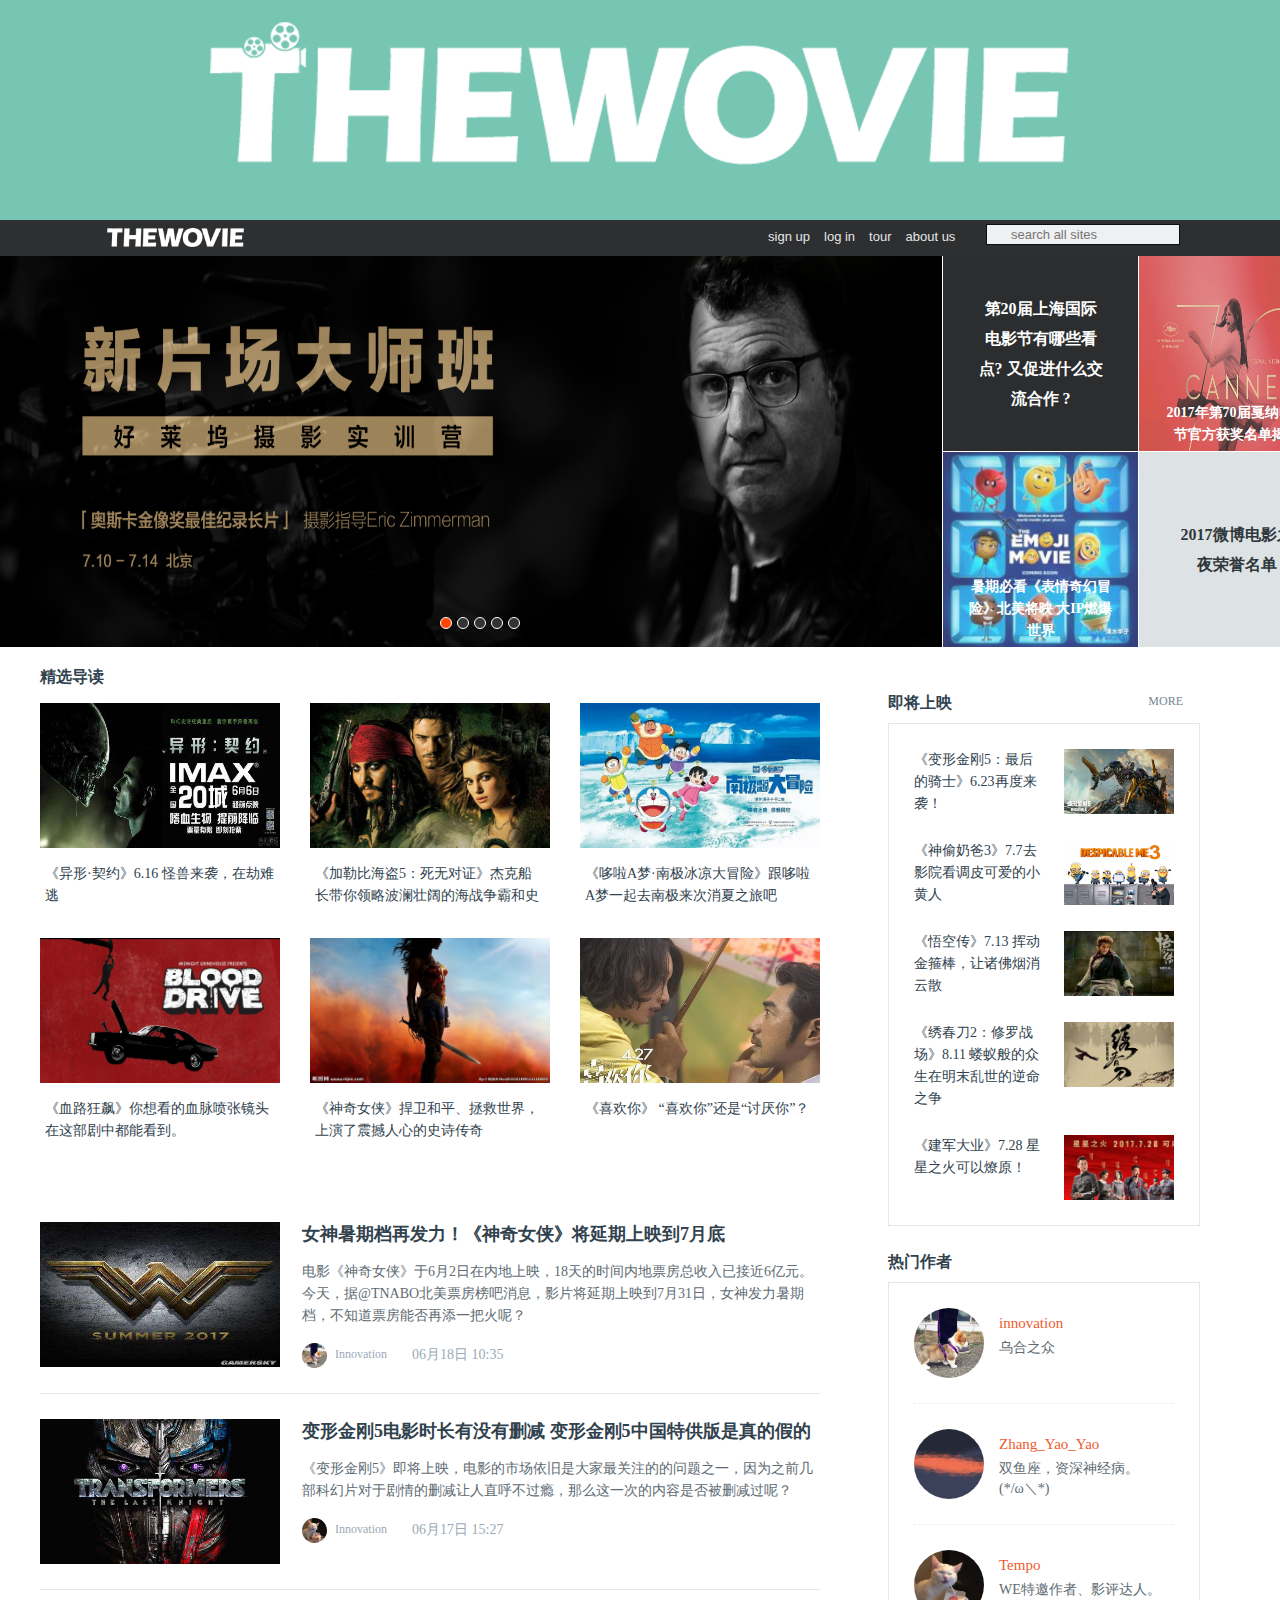
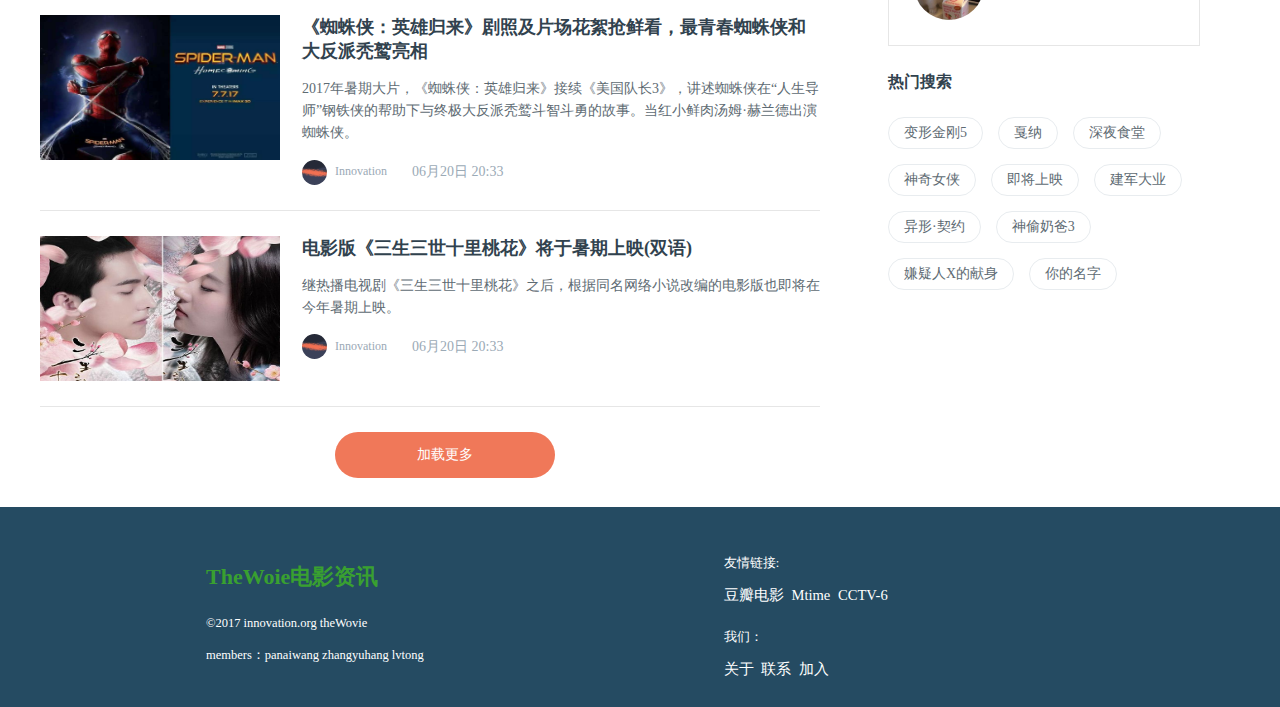
==== commit ff28f393: "注册登录界面基本完成;增加广告栏随机背景" ====
--- a/index.html
+++ b/index.html
@@ -3,57 +3,30 @@
 <head>
     <meta charset="UTF-8">
     <title>电影资讯 | WE</title>
-
-	<script src="js/main.js" type="text/javascript"></script>
     <!--轮播图js-->
+    <script type="text/javascript" src="js/jquery-3.2.1.js"></script>
     <script src="js/slideshow.js" type="text/javascript"></script>
-       
+    <script type="text/javascript" src="js/index.js"></script>
+
+    <script>
+      
+    </script>
+
 	<link rel="stylesheet" href="css/common.css">
     <link rel="stylesheet" href="css/index.css">
-    <style>
-    html, body, p, table, section, hgroup, header, ul, li, footer, nav, article, div, span, form, img {margin: 0;padding: 0;border: none;}
-    
-    .serKesy-list .list a{float: left;margin:0 15px 15px 0;padding: 0 15px;background: #fff;color: #5e6b73;font-size: 14px;height: 30px;line-height: 30px;border:1px solid #E8ECEF;border-radius: 16px;-webkit-border-radius: 16px;}
-    .serKesy-list .list a:hover{background: #a0aebc;border-color: #a0aebc;color: #fff;}
-    
-    #ad{height: 200px; text-align: center;background-color: black;padding-top: 20px;}
-    </style>
-
-    <script type="text/javascript" src="js/jquery-3.2.1.js"></script>
-    <!--广告栏上滑消失-->
-    <script type="text/javascript">
-        $(document).ready(function(){
-            setTimeout(function(){$("#ad").slideUp(600);
-            },1200);
-            
-        });
-    </script>
-        
-    <script type="text/javascript">
-        //点击 加载更多
-        $(document).ready(function(){
-            $(".loadMore").click(function(){
-                $(".wrapper").css("height","2000px");
-                $(".cover").css("display","block");
-                $(".loadMore").css("display","none");
-            });
-        });
-    </script>
 </head>
-<body>
+<body onload="change();">
 
 <!-- 顶栏广告位 -->
 <div class="top-banner" id="ad">
     <a href="#" target="_blank">
-        <img src="img/logo.jpg" alt="The Wovie">
+        <img src="img/logo.png" alt="The Wovie">
     </a>
 </div>
 
 <!--topbar-->
-<section class="topbar">
+<header class="topbar">
     <div class="topbar-wrapper">
-
-        <div class="js-topbar-dialog-corral"></div>
 
         <div class="network-items">
             <a href="index.html">
@@ -66,17 +39,18 @@
                 <span class="topbar-menu-links">
                     <a href="register.html">sign up</a>
                     <a href="login.html">log in</a>
-                    <a data-loc="2" class="tour-link" href="/tour">tour</a>
-                    <a href="aboutus.html">about us</a>
+                    <a href="#pageList">tour</a>
+                    <a href="aboutus.html" target="-blank">about us</a>
+                    <!--<a href="aboutus.html">hello <span>innovation</span></a>-->
                 </span>
             </div>
 
             <div class="search-container">
-                    <input name="q" id="search" type="text" placeholder="search all sites" tabindex="1" autocomplete="off" maxlength="240" />
+                    <input id="search" type="text" placeholder="search all sites" autocomplete="on" maxlength="240" />
             </div>
         </div>
     </div>
-</section>
+</header>
 
 <!--首页顶部-->
 <div class="page-top">
@@ -128,7 +102,7 @@
         <!-- 第二列 -->
         <div class="rows">
             <div class="column line picTxt">
-                <a href="/banner/homepageUrl/id/2326" target="_blank">
+                <a href="#" target="_blank">
                     <div class="pic">
                         <img src="img/module2.jpg" width="195" height="195" />
                     </div>
@@ -140,7 +114,7 @@
                 <table>
                     <tr>
                         <td>
-                            <a href="/banner/homepageUrl/id/2344" target="_blank">2017微博电影之夜荣誉名单</a>
+                            <a href="#" target="_blank">2017微博电影之夜荣誉名单</a>
                         </td>
                     </tr>
                 </table>
@@ -178,12 +152,12 @@
                     <li>
                         <div class="box">
                             <div class="pic">
-                                <a href="https://www.leiphone.com/latest/index/id/4034" target="_blank">
+                                <a href="#" target="_blank">
                                     <img src="img/guide2.jpg" alt="" />
                                 </a>
                             </div>
                             <div class="txt">
-                                <a href="https://www.leiphone.com/latest/index/id/4034" target="_blank">
+                                <a href="#" target="_blank">
                                     《加勒比海盗5：死无对证》杰克船长带你领略波澜壮阔的海战争霸和史诗冒险
                                 </a>
                             </div>
@@ -192,12 +166,12 @@
                     <li>
                         <div class="box">
                             <div class="pic">
-                                <a href="https://www.leiphone.com/latest/index/id/4041" target="_blank">
+                                <a href="#" target="_blank">
                                     <img src="img/guide3.jpg" alt="" />
                                 </a>
                             </div>
                             <div class="txt">
-                                <a href="https://www.leiphone.com/latest/index/id/4041" target="_blank">
+                                <a href="#" target="_blank">
                                     《哆啦A梦·南极冰凉大冒险》跟哆啦A梦一起去南极来次消夏之旅吧
                                 </a>
                             </div>
@@ -220,12 +194,12 @@
                     <li>
                         <div class="box">
                             <div class="pic">
-                                <a href="https://www.leiphone.com/latest/index/id/4040" target="_blank">
+                                <a href="#" target="_blank">
                                     <img src="img/guide5.jpg" alt="" />
                                 </a>
                             </div>
                             <div class="txt">
-                                <a href="https://www.leiphone.com/latest/index/id/4040" target="_blank">
+                                <a href="#" target="_blank">
                                     《神奇女侠》捍卫和平、拯救世界，上演了震撼人心的史诗传奇
                                 </a>
                             </div>
@@ -234,12 +208,12 @@
                     <li>
                         <div class="box">
                             <div class="pic">
-                                <a href="https://www.leiphone.com/latest/index/id/4038" target="_blank">
+                                <a href="#" target="_blank">
                                     <img src="img/guide6.jpg" alt="" />
                                 </a>
                             </div>
                             <div class="txt">
-                                <a href="https://www.leiphone.com/latest/index/id/4038" target="_blank">
+                                <a href="#" target="_blank">
                                     《喜欢你》   “喜欢你”还是“讨厌你”？
                                 </a>
                             </div>
@@ -251,7 +225,7 @@
         <!-- 精选导读end -->
 
         <!-- 最新文章 -->     
-        <div class="lph-pageList index-pageList">
+        <div class="index-pageList" id="pageList">
             <div class="list">
                 <ul>
                     <li>
@@ -272,7 +246,7 @@
                                     电影《神奇女侠》于6月2日在内地上映，18天的时间内地票房总收入已接近6亿元。今天，据@TNABO北美票房榜吧消息，影片将延期上映到7月31日，女神发力暑期档，不知道票房能否再添一把火呢？
                                 </div>
                                 <div class="msg">
-                                    <a href="https://www.leiphone.com/author/sijia893" target="_blank" class="aut" rel="nofollow">
+                                    <a href="#" target="_blank" class="aut" rel="nofollow">
                                         <img src="img/innovation.jpg" width="50" height="50" alt=""/>Innovation
                                     </a>
                                     <div class="time">06月18日 10:35</div>
@@ -299,7 +273,7 @@
                                     《变形金刚5》即将上映，电影的市场依旧是大家最关注的的问题之一，因为之前几部科幻片对于剧情的删减让人直呼不过瘾，那么这一次的内容是否被删减过呢？
                                 </div>
                                 <div class="msg">
-                                    <a href="https://www.leiphone.com/author/sijia893" target="_blank" class="aut" rel="nofollow">
+                                    <a href="#" target="_blank" class="aut" rel="nofollow">
                                         <img src="img/tempo.jpg" width="50" height="50" alt=""/>Innovation
                                     </a>
                                     <div class="time">06月17日 15:27</div>
@@ -326,7 +300,7 @@
                                     2017年暑期大片，《蜘蛛侠：英雄归来》接续《美国队长3》，讲述蜘蛛侠在“人生导师”钢铁侠的帮助下与终极大反派秃鹫斗智斗勇的故事。当红小鲜肉汤姆·赫兰德出演蜘蛛侠。
                                 </div>
                                 <div class="msg">
-                                    <a href="https://www.leiphone.com/author/sijia893" target="_blank" class="aut" rel="nofollow">
+                                    <a href="#" target="_blank" class="aut" rel="nofollow">
                                         <img src="img/zhang_yao_yao.png" width="50" height="50" alt=""/>Innovation
                                     </a>
                                     <div class="time">06月20日 20:33</div>
@@ -355,7 +329,7 @@
 
                                 </div>
                                 <div class="msg">
-                                    <a href="https://www.leiphone.com/author/sijia893" target="_blank" class="aut" rel="nofollow">
+                                    <a href="#" target="_blank" class="aut" rel="nofollow">
                                         <img src="img/zhang_yao_yao.png" width="50" height="50" alt=""/>Innovation
                                     </a>
                                     <div class="time">06月20日 20:33</div>
@@ -382,7 +356,7 @@
                                     电影《神奇女侠》于6月2日在内地上映，18天的时间内地票房总收入已接近6亿元。今天，据@TNABO北美票房榜吧消息，影片将延期上映到7月31日，女神发力暑期档，不知道票房能否再添一把火呢？
                                 </div>
                                 <div class="msg">
-                                    <a href="https://www.leiphone.com/author/sijia893" target="_blank" class="aut" rel="nofollow">
+                                    <a href="#" target="_blank" class="aut" rel="nofollow">
                                         <img src="img/innovation.jpg" width="50" height="50" alt=""/>Innovation
                                     </a>
                                     <div class="time">06月18日 10:35</div>
@@ -409,7 +383,7 @@
                                     《变形金刚5》即将上映，电影的市场依旧是大家最关注的的问题之一，因为之前几部科幻片对于剧情的删减让人直呼不过瘾，那么这一次的内容是否被删减过呢？
                                 </div>
                                 <div class="msg">
-                                    <a href="https://www.leiphone.com/author/sijia893" target="_blank" class="aut" rel="nofollow">
+                                    <a href="#" target="_blank" class="aut" rel="nofollow">
                                         <img src="img/tempo.jpg" width="50" height="50" alt=""/>Innovation
                                     </a>
                                     <div class="time">06月17日 15:27</div>
@@ -436,7 +410,7 @@
                                     2017年暑期大片，《蜘蛛侠：英雄归来》接续《美国队长3》，讲述蜘蛛侠在“人生导师”钢铁侠的帮助下与终极大反派秃鹫斗智斗勇的故事。当红小鲜肉汤姆·赫兰德出演蜘蛛侠。
                                 </div>
                                 <div class="msg">
-                                    <a href="https://www.leiphone.com/author/sijia893" target="_blank" class="aut" rel="nofollow">
+                                    <a href="#" target="_blank" class="aut" rel="nofollow">
                                         <img src="img/zhang_yao_yao.png" width="50" height="50" alt=""/>Innovation
                                     </a>
                                     <div class="time">06月20日 20:33</div>
@@ -465,7 +439,7 @@
 
                                 </div>
                                 <div class="msg">
-                                    <a href="https://www.leiphone.com/author/sijia893" target="_blank" class="aut" rel="nofollow">
+                                    <a href="#" target="_blank" class="aut" rel="nofollow">
                                         <img src="img/zhang_yao_yao.png" width="50" height="50" alt=""/>Innovation
                                     </a>
                                     <div class="time">06月20日 20:33</div>
@@ -487,7 +461,7 @@
 
         <!-- 业界速递 -->
         <div class="express">
-            <div class="rComTitle">即将上映<a  href="https://www.leiphone.com/category/sponsor" target="_blank" class='more'>MORE<em></em></a></div>
+            <div class="rComTitle">即将上映<a  href="#" target="_blank" class='more'>MORE<em></em></a></div>
             <div class="list">
                 <ul>
                     <li>
@@ -505,13 +479,13 @@
                             《神偷奶爸3》7.7去影院看调皮可爱的小黄人
                         </a>
                         <div class="pic">
-                            <a href="" target="_blank">
+                            <a href="#" target="_blank">
                                 <img src="img/future2.jpg" width="110"  height="65" />
                             </a>
                         </div>
                     </li>
                     <li>
-                        <a href="" target="_blank" class='txt'>
+                        <a href="#" target="_blank" class='txt'>
                             《悟空传》7.13 挥动金箍棒，让诸佛烟消云散
                         </a>
                         <div class="pic">
@@ -521,7 +495,7 @@
                         </div>
                     </li>
                     <li>
-                        <a href="" target="_blank" class='txt'>
+                        <a href="#" target="_blank" class='txt'>
                             《绣春刀2：修罗战场》8.11 蝼蚁般的众生在明末乱世的逆命之争
                         </a>
                         <div class="pic">
@@ -531,11 +505,11 @@
                         </div>
                     </li>
                     <li>
-                        <a href="https://www.leiphone.com/news/201706/TS60KssYQyJxHjZg.html" target="_blank" class='txt'>
+                        <a href="#" target="_blank" class='txt'>
                         《建军大业》7.28  星星之火可以燎原！
                         </a>
                         <div class="pic">
-                            <a href="https://www.leiphone.com/news/201706/TS60KssYQyJxHjZg.html" target="_blank">
+                            <a href="#" target="_blank">
                                 <img src="img/future5.jpg" width="110"  height="65" />
                             </a>
                         </div>
@@ -550,31 +524,31 @@
             <div class="list">
                 <ul>
                     <li>
-                        <a href='https://www.leiphone.com/author/zhujianzhineng5231' target="_blank" class="avater">
+                        <a href='#' target="_blank" class="avater">
                             <img src="img/innovation.jpg" width="70" height="70" />
                         </a>
                         <div class="txt">
-                            <a href="https://www.leiphone.com/author/zhujianzhineng5231" target="_blank" class='name'>innovation<em class='gold'></em></a>
+                            <a href="#" target="_blank" class='name'>innovation<em class='gold'></em></a>
                             <div class="intro">
                                 乌合之众
                             </div>
                         </div>
                     </li>
                     <li>
-                        <a href='https://www.leiphone.com/author/li189' target="_blank" class="avater">
+                        <a href='#' target="_blank" class="avater">
                             <img src="img/zhang_yao_yao.png"width="70" height="70" />
                         </a>
                         <div class="txt">
-                            <a href="https://www.leiphone.com/author/li189" target="_blank" class='name'>Zhang_Yao_Yao<em class='gold'></em></a>
+                            <a href="#" target="_blank" class='name'>Zhang_Yao_Yao<em class='gold'></em></a>
                             <div class="intro"> 双鱼座，资深神经病。<br>(*/ω＼*)</div>
                         </div>
                     </li>
                     <li>
-                        <a href='https://www.leiphone.com/author/AI%E7%A0%94%E4%B9%A0%E7%A4%BE394' target="_blank" class="avater">
+                        <a href='#' target="_blank" class="avater">
                             <img src="img/tempo.jpg" width="70" height="70" />
                         </a>
                         <div class="txt">
-                            <a href="https://www.leiphone.com/author/AI%E7%A0%94%E4%B9%A0%E7%A4%BE394" target="_blank" class='name'>Tempo<em class='gold'></em></a>
+                            <a href="#" target="_blank" class='name'>Tempo<em class='gold'></em></a>
                             <div class="intro">WE特邀作者、影评达人。</div></div>
                     </li>
                 </ul>
@@ -585,22 +559,20 @@
         <div class="serKesy-list">
             <div class="rComTitle">热门搜索</div>
             <div class="list clr">
-                <a href="http://baike.baidu.com/link?url=[base64]" target="_blank">变形金刚5</a>
-                <a href="https://www.leiphone.com/tag/专利" target="_blank">戛纳</a>
-                <a href="https://www.leiphone.com/tag/zynga" target="_blank">深夜食堂</a>
-                <a href="https://www.leiphone.com/tag/HoloLens" target="_blank">神奇女侠</a>
-                <a href="https://www.leiphone.com/tag/浏览器" target="_blank">即将上映</a>
-                <a href="https://www.leiphone.com/tag/人脸识别" target="_blank">建军大业</a>
-                <a href="https://www.leiphone.com/tag/视频" target="_blank">异形·契约</a>
-                <a href="https://www.leiphone.com/tag/计算机视觉" target="_blank">神偷奶爸3</a>
-                <a href="https://www.leiphone.com/tag/中移动" target="_blank">嫌疑人X的献身</a>
-                <a href="https://www.leiphone.com/tag/电子书" target="_blank">你的名字</a>
+                <a href="#" target="_blank">变形金刚5</a>
+                <a href="#" target="_blank">戛纳</a>
+                <a href="#" target="_blank">深夜食堂</a>
+                <a href="#" target="_blank">神奇女侠</a>
+                <a href="#" target="_blank">即将上映</a>
+                <a href="#" target="_blank">建军大业</a>
+                <a href="#" target="_blank">异形·契约</a>
+                <a href="#" target="_blank">神偷奶爸3</a>
+                <a href="#" target="_blank">嫌疑人X的献身</a>
+                <a href="#" target="_blank">你的名字</a>
             </div>
         </div>
     </div>
 </div>
-
-
 
 
 <!--footer-->
@@ -610,7 +582,7 @@
             <div class="title f-cb">
                 TheWoie电影资讯
             </div>
-            <p class="cprt">©2017 innovation.org  LOL ICP备0000000号-1</br>icourses.cn 京ICP备33333333号-2 京公网安备12345678-2</p>
+            <p class="cprt">©2017 innovation.org theWovie</br>members：panaiwang zhangyuhang lvtong</p>
         </div>
 
         <div class="ftright f-cb">
--- a/css/common.css
+++ b/css/common.css
@@ -1,3 +1,4 @@
+html, body, p, table, section, hgroup, header, ul, li, footer, nav, article, div, span, form, img {margin: 0;padding: 0;border: none;}
 html,body,h1,h2,h3,h4,h5,h6,div,dl,dt,dd,ul,ol,li,p,blockquote,pre,hr,figure,table,caption,th,td,form,fieldset,legend,input,button,textarea,menu{margin:0;padding:0;}
 header,footer,section,article,aside,nav,hgroup,address,figure,figcaption,menu,details{display:block;}
 table{border-collapse:collapse;border-spacing:0;}
--- a/css/index.css
+++ b/css/index.css
@@ -1,9 +1,29 @@
-.f-pa{position: absolute;}
-.f-fl{float: left;}
-.f-cb{zoom:1;}
-.f-cb:after{content: '.';display: block;clear: both;height: 0;overflow: hidden;visibility: hidden;}
+*{ margin: 0; padding: 0; text-decoration: none;}
 
-*{ margin: 0; padding: 0; text-decoration: none;}
+/*广告栏*/
+#ad{height: 200px; text-align: center;padding-top: 20px;}
+
+/* 导航 */
+.topbar{width:100%;background:rgba(12,13,14,0.86);height:36px;line-height:1;font-size:13px}
+.topbar input[type="text"]{transition:none;border:1px solid #cbcbcb;font-size:100%;font-family:Arial,"Helvetica Neue",Helvetica,sans-serif !important;border-radius:0;padding:3px;margin:5px 0 5px 0}
+.topbar .topbar-wrapper{width:1080px;margin:0 auto;height:34px;text-align:left;position:relative}
+
+.topbar .network-items a{color:#e4e6e8;text-decoration:none;display:inline-block;height:24px;padding:10px 7px 0 7px;vertical-align:top;font-size:15px;font-weight: bold;}
+.topbar .network-items a:hover span{color: blue;}
+.topbar .topbar-links{vertical-align:top;position:absolute;right:0;top:0;font-size:13px;font-family:Arial,"Helvetica Neue",Helvetica,sans-serif !important}
+
+.topbar .topbar-links .topbar-menu-links{margin-left:15px;margin-top:-10px;display:inline-block;vertical-align:top;font-size:0}
+.topbar .topbar-links .topbar-menu-links a,.topbar .topbar-links .topbar-menu-links a:visited{color:#e4e6e8;text-decoration:none;display:inline-block;height:24px;padding:10px 7px 0 7px;vertical-align:top;font-size:13px}
+.topbar .topbar-links .topbar-menu-links a:hover{background-color:#3b4045}
+.topbar .topbar-links .links-container{display:inline-block;vertical-align:top;padding-top:10px}
+
+.topbar .topbar-links .search-container{display:inline-block;vertical-align:top;margin-top:1px}
+.topbar .topbar-links .search-container input[type=text]{margin:3px 0 0 20px;width:194px;height:21px;padding-left:inherit;padding-top:2px !important;padding-bottom:2px !important;padding-right:5px;font-size:13px;line-height:1.5;font-family:Arial,"Helvetica Neue",Helvetica,sans-serif !important;color:#6a737c;background-image:url('../../img/share-sprite-new.png?v=e1b8bd67bc12');background-image:url('../../img/share-sprite-new.svg?v=78be252218f3'),none;background-repeat:no-repeat;background-color:#FFF;background-position:-267px -90px !important;padding-left:24px !important;border:1px solid #0C0D0E;background-color:#eff0f1;box-shadow:inset 0 1px 2px #eff0f1,0 0 0 #FFF;transition:all .15s ease-in-out}
+.topbar .topbar-links .search-container input[type=text]:hover{background-color:#fafafb;border-color:rgba(0,149,255,0.5);box-shadow:inset 0 1px 2px #e4e6e8,0 0 2px rgba(0,119,204,0.1)}
+.topbar .topbar-links .search-container input[type=text]:focus{outline:0;color:#3b4045;background-color:#FFF;border-color:#0095ff;box-shadow:inset 0 2px 2px #fafafb,0 0 5px rgba(0,119,204,0.5)}
+
+
+
 /*page-top*/
 .page-top{width: 1343px;height: 391px;margin: 0 auto;}
 /*首页左侧=-=轮播图*/
@@ -39,36 +59,17 @@
 .page-top .module .picTxt a .cover{position: absolute;left: 0;top: 0;width: 100%;height: 100%;background: rgba(20,27,32,0.2);}
 
 
-/* 导航 */
-.topbar{width:100%;background:rgba(12,13,14,0.86);height:34px;line-height:1;font-size:13px}
-.topbar input[type="text"]{transition:none;border:1px solid #cbcbcb;font-size:100%;font-family:Arial,"Helvetica Neue",Helvetica,sans-serif !important;border-radius:0;padding:3px;margin:5px 0 5px 0}
-.topbar .topbar-wrapper{width:1080px;margin:0 auto;height:34px;text-align:left;position:relative}
-
-.topbar .network-items a{color:#e4e6e8;text-decoration:none;display:inline-block;height:24px;padding:10px 7px 0 7px;vertical-align:top;font-size:15px;font-weight: bold;}
-.topbar .network-items a:hover span{color: blue;}
-.topbar .topbar-links{vertical-align:top;position:absolute;right:0;top:0;font-size:13px;font-family:Arial,"Helvetica Neue",Helvetica,sans-serif !important}
-
-.topbar .topbar-links .topbar-menu-links{margin-left:15px;margin-top:-10px;display:inline-block;vertical-align:top;font-size:0}
-.topbar .topbar-links .topbar-menu-links a,.topbar .topbar-links .topbar-menu-links a:visited{color:#e4e6e8;text-decoration:none;display:inline-block;height:24px;padding:10px 7px 0 7px;vertical-align:top;font-size:13px}
-.topbar .topbar-links .topbar-menu-links a:hover{background-color:#3b4045}
-.topbar .topbar-links .links-container{display:inline-block;vertical-align:top;padding-top:10px}
-
-.topbar .topbar-links .search-container{display:inline-block;vertical-align:top;margin-top:1px}
-.topbar .topbar-links .search-container input[type=text]{margin:3px 0 0 20px;width:194px;height:21px;padding-left:inherit;padding-top:2px !important;padding-bottom:2px !important;padding-right:5px;font-size:13px;line-height:1.5;font-family:Arial,"Helvetica Neue",Helvetica,sans-serif !important;color:#6a737c;background-image:url('../../img/share-sprite-new.png?v=e1b8bd67bc12');background-image:url('../../img/share-sprite-new.svg?v=78be252218f3'),none;background-repeat:no-repeat;background-color:#FFF;background-position:-267px -90px !important;padding-left:24px !important;border:1px solid #0C0D0E;background-color:#eff0f1;box-shadow:inset 0 1px 2px #eff0f1,0 0 0 #FFF;transition:all .15s ease-in-out}
-.topbar .topbar-links .search-container input[type=text]:hover{background-color:#fafafb;border-color:rgba(0,149,255,0.5);box-shadow:inset 0 1px 2px #e4e6e8,0 0 2px rgba(0,119,204,0.1)}
-.topbar .topbar-links .search-container input[type=text]:focus{outline:0;color:#3b4045;background-color:#FFF;border-color:#0095ff;box-shadow:inset 0 2px 2px #fafafb,0 0 5px rgba(0,119,204,0.5)}
 
 
 /*body=-=info*/
-.wrapper{width: 1200px;height: 1280px;margin: 40px auto 160px;}
-
+.wrapper{width: 1200px;height: 1280px;margin: 40px auto 160px;margin-top: 20px;}
 
 
 /*info左侧*/
 .index-left{width: 810px;position: relative;float: left;margin: 0px;}
 
 /*精选导读*/
-.index-selRead{margin-top: 0px;}
+.index-selRead{margin-top: 0px;height: 500px;}
 .index-selRead .title{font-size: 16px;padding-bottom: 15px;color: #31424e;font-weight: bold;}
 .index-selRead .list li{float: left;padding: 15px;width: 240px;height: 205px;position: relative;left: -15px;top: -15px;
 	-webkit-transition: all 0.2s ease-in;
@@ -90,63 +91,48 @@
 .index-selRead .list li .box{position: absolute;left:15px;top: 15px;width: 240px;}
 .index-selRead .list li:hover .txt a{color: #ee5b2e;}
 
-
-
 /*最新文章*/
-.lph-pageList .list{padding-top: 25px;text-align: center;}
-.lph-pageList{padding-top: 10px;}
-.lph-pageList .list ul{width: 830px;left: -25px;right: -25px;}
-.lph-pageList .list li{float: left;padding: 25px 25px 0 25px;width: 780px;position: relative;left: -25px;top: -25px;transition: all 0.2s ease-in;
+.index-pageList{margin-top: 20px;}
+.index-pageList .list{padding-top: 25px;text-align: center;}
+.index-pageList{padding-top: 10px;}
+.index-pageList .list ul{width: 830px;left: -25px;right: -25px;}
+.index-pageList .list li{float: left;padding: 25px 25px 0 25px;width: 780px;position: relative;left: -25px;top: -25px;transition: all 0.2s ease-in;
 }
-.lph-pageList .list li .box{position: relative;left:0;top: 0;width: 780px;padding-bottom: 25px;overflow: hidden;border-bottom:1px solid #E6E6E6;}
-.lph-pageList .list li:hover{
+.index-pageList .list li .box{position: relative;left:0;top: 0;width: 780px;padding-bottom: 25px;overflow: hidden;border-bottom:1px solid #E6E6E6;}
+.index-pageList .list li:hover{
 	background: #f7f7f7;
     box-shadow: 0 0 30px rgba(0,0,0,0.15);
     transform: translate3d(0, 1px, -2px);
 }
-.lph-pageList .list li .img{width: 240px;height: 145px;vertical-align: top;float: left;position: relative;}
-.lph-pageList .list li .sort{height: 25px;line-height: 25px;padding: 0 10px;background: rgba(0,0,0,0.7);font-size: 12px;color: #fff;position: absolute;top: 0;left: 0;}
-.lph-pageList .list li .img img{width: 240px;height: 145px;vertical-align: top;}
-.lph-pageList .list li .word{padding-left: 22px;overflow: hidden;}
-.lph-pageList .list li .headTit{display: block;font-size: 18px;color: #31424e;font-weight: bold;text-align: left;}
-.lph-pageList .list li .word .des{font-size: 14px;text-align: left;color: #5e6b73;line-height: 22px;padding:15px 0;text-align: left;}
-.lph-pageList .list li .msg {font-size: 14px;color: #9baab6;line-height: 25px;}
-.lph-pageList .list li .msg a{font-size: 12px;color: #9baab6;}
-.lph-pageList .list li .msg .aut{float: left;line-height: 25px;}
-.lph-pageList .list li .msg .aut img{width: 25px;vertical-align: middle;margin-right: 8px;height: 25px;border-radius: 50%;-webkit-border-radius: 50%;}
-.lph-pageList .list li .msg .time{float: left;margin-left: 25px;}
-.lph-pageList .list li .msg .tags{float: right;}
-.lph-pageList .list li .msg .tags a{display: inline-block;padding-left: 8px;}
-.lph-pageList .list li .msg .tags em{display: inline-block;vertical-align: middle;background: url(../../images/common/yp_spirit.png) no-repeat -215px -46px;width: 14px;height: 14px;}
-.lph-pageList .list li .imgs a{float: left;width: 240px;margin-left: 30px;}
-.lph-pageList .list li .imgs a img{width: 240px;height: 145px;vertical-align: top;}
-.lph-pageList .list li .imgs a.first{margin-left: 0;} 
-.lph-pageList .list li .txt .rows{padding: 18px 0;}
-.lph-pageList .list li .txt .rows .sort{position: relative;float: left;padding: 0 10px;height: 25px;line-height: 25px;color: #fff;font-size: 14px;margin-right: 12px;}
-.lph-pageList .list li:hover .headTit{color: #ee5b2e;}
+.index-pageList .list li .img{width: 240px;height: 145px;vertical-align: top;float: left;position: relative;}
+.index-pageList .list li .sort{height: 25px;line-height: 25px;padding: 0 10px;background: rgba(0,0,0,0.7);font-size: 12px;color: #fff;position: absolute;top: 0;left: 0;}
+.index-pageList .list li .img img{width: 240px;height: 145px;vertical-align: top;}
+.index-pageList .list li .word{padding-left: 22px;overflow: hidden;}
+.index-pageList .list li .headTit{display: block;font-size: 18px;color: #31424e;font-weight: bold;text-align: left;}
+.index-pageList .list li .word .des{font-size: 14px;text-align: left;color: #5e6b73;line-height: 22px;padding:15px 0;text-align: left;}
+.index-pageList .list li .msg {font-size: 14px;color: #9baab6;line-height: 25px;}
+.index-pageList .list li .msg a{font-size: 12px;color: #9baab6;}
+.index-pageList .list li .msg .aut{float: left;line-height: 25px;}
+.index-pageList .list li .msg .aut img{width: 25px;vertical-align: middle;margin-right: 8px;height: 25px;border-radius: 50%;-webkit-border-radius: 50%;}
+.index-pageList .list li .msg .time{float: left;margin-left: 25px;}
+.index-pageList .list li .msg .tags{float: right;}
+.index-pageList .list li .msg .tags a{display: inline-block;padding-left: 8px;}
+.index-pageList .list li .msg .tags em{display: inline-block;vertical-align: middle;background: url(../../images/common/yp_spirit.png) no-repeat -215px -46px;width: 14px;height: 14px;}
+.index-pageList .list li .imgs a{float: left;width: 240px;margin-left: 30px;}
+.index-pageList .list li .imgs a img{width: 240px;height: 145px;vertical-align: top;}
+.index-pageList .list li .imgs a.first{margin-left: 0;} 
+.index-pageList .list li .txt .rows{padding: 18px 0;}
+.index-pageList .list li .txt .rows .sort{position: relative;float: left;padding: 0 10px;height: 25px;line-height: 25px;color: #fff;font-size: 14px;margin-right: 12px;}
+.index-pageList .list li:hover .headTit{color: #ee5b2e;}
 .cover{display: none;}
 
 /*加载更多*/
-.lph-pageList .list .loadMore a{display: inline-block;background: #f07859;color: #fff;font-size: 14px;width: 220px;height: 46px;text-align: center;line-height: 46px;border-radius: 23px;}
-.lph-pageList .list .loadMore a:hover{opacity: 0.8;}
+.index-pageList .list .loadMore a{display: inline-block;background: #f07859;color: #fff;font-size: 14px;width: 220px;height: 46px;text-align: center;line-height: 46px;border-radius: 23px;}
+.index-pageList .list .loadMore a:hover{opacity: 0.8;}
 
 
 
 /*Index右侧*/
-.index-right{overflow: hidden;padding-left:38px;width: 312px;}
-.index-right .rComTitle,
-.serKesy-list .rComTitle,
-.article-right .rComTitle{padding-top: 28px;font-size: 16px;font-weight: bold;color: #31424e;line-height: 1;padding-bottom: 12px;}
-.index-right .rComTitle .more,
-.serKesy-list .rComTitle .more,
-.article-right .rComTitle .more{float: right;font-size: 12px;color: #738693;font-weight: normal;}
-.index-right .rComTitle .more em,
-.serKesy-list .rComTitle .more em,
-.article-right .rComTitle .more em{display: inline-block;vertical-align: 0;margin-left: 7px;background: url(../../images/common/yp_spirit.png) no-repeat -194px -46px;width: 10px;height: 10px;}
-.index-right .rComTitle .more:hover,
-.serKesy-list .rComTitle .more:hover,
-.article-right .rComTitle .more:hover{color: #3E4950}
-.serKesy-list .rComTitle{margin-bottom: 15px;}
 
 /*即将上映*/
 .express .list{padding: 25px 25px 0 25px;border:1px solid #E6E6E6;background: #fff;}
@@ -165,7 +151,24 @@
 .hot-author .list li .txt .name .gold{display: inline-block;vertical-align: -5px;margin-left: 8px;background: url(../../images/common/yp_spirit.png) no-repeat -235px -45px;width: 21px;height: 25px;}
 .hot-author .list li .txt .intro{font-size: 14px;color: #5e6b73;line-height: 20px;padding-top: 5px;}
 .hot-author .list li:last-child{border-bottom:0;}
+/*热门搜索*/
+.index-right{overflow: hidden;padding-left:38px;width: 312px;}
+.index-right .rComTitle,
+.serKesy-list .rComTitle,
+.article-right .rComTitle{padding-top: 28px;font-size: 16px;font-weight: bold;color: #31424e;line-height: 1;padding-bottom: 12px;}
+.index-right .rComTitle .more,
+.serKesy-list .rComTitle .more,
+.article-right .rComTitle .more{float: right;font-size: 12px;color: #738693;font-weight: normal;}
+.index-right .rComTitle .more em,
+.serKesy-list .rComTitle .more em,
+.article-right .rComTitle .more em{display: inline-block;vertical-align: 0;margin-left: 7px;background: url(../../images/common/yp_spirit.png) no-repeat -194px -46px;width: 10px;height: 10px;}
+.index-right .rComTitle .more:hover,
+.serKesy-list .rComTitle .more:hover,
+.article-right .rComTitle .more:hover{color: #3E4950}
+.serKesy-list .rComTitle{margin-bottom: 15px;}
 
+.serKesy-list .list a{float: left;margin:0 15px 15px 0;padding: 0 15px;background: #fff;color: #5e6b73;font-size: 14px;height: 30px;line-height: 30px;border:1px solid #E8ECEF;border-radius: 16px;-webkit-border-radius: 16px;}
+.serKesy-list .list a:hover{background: #a0aebc;border-color: #a0aebc;color: #fff;}
 
 
 
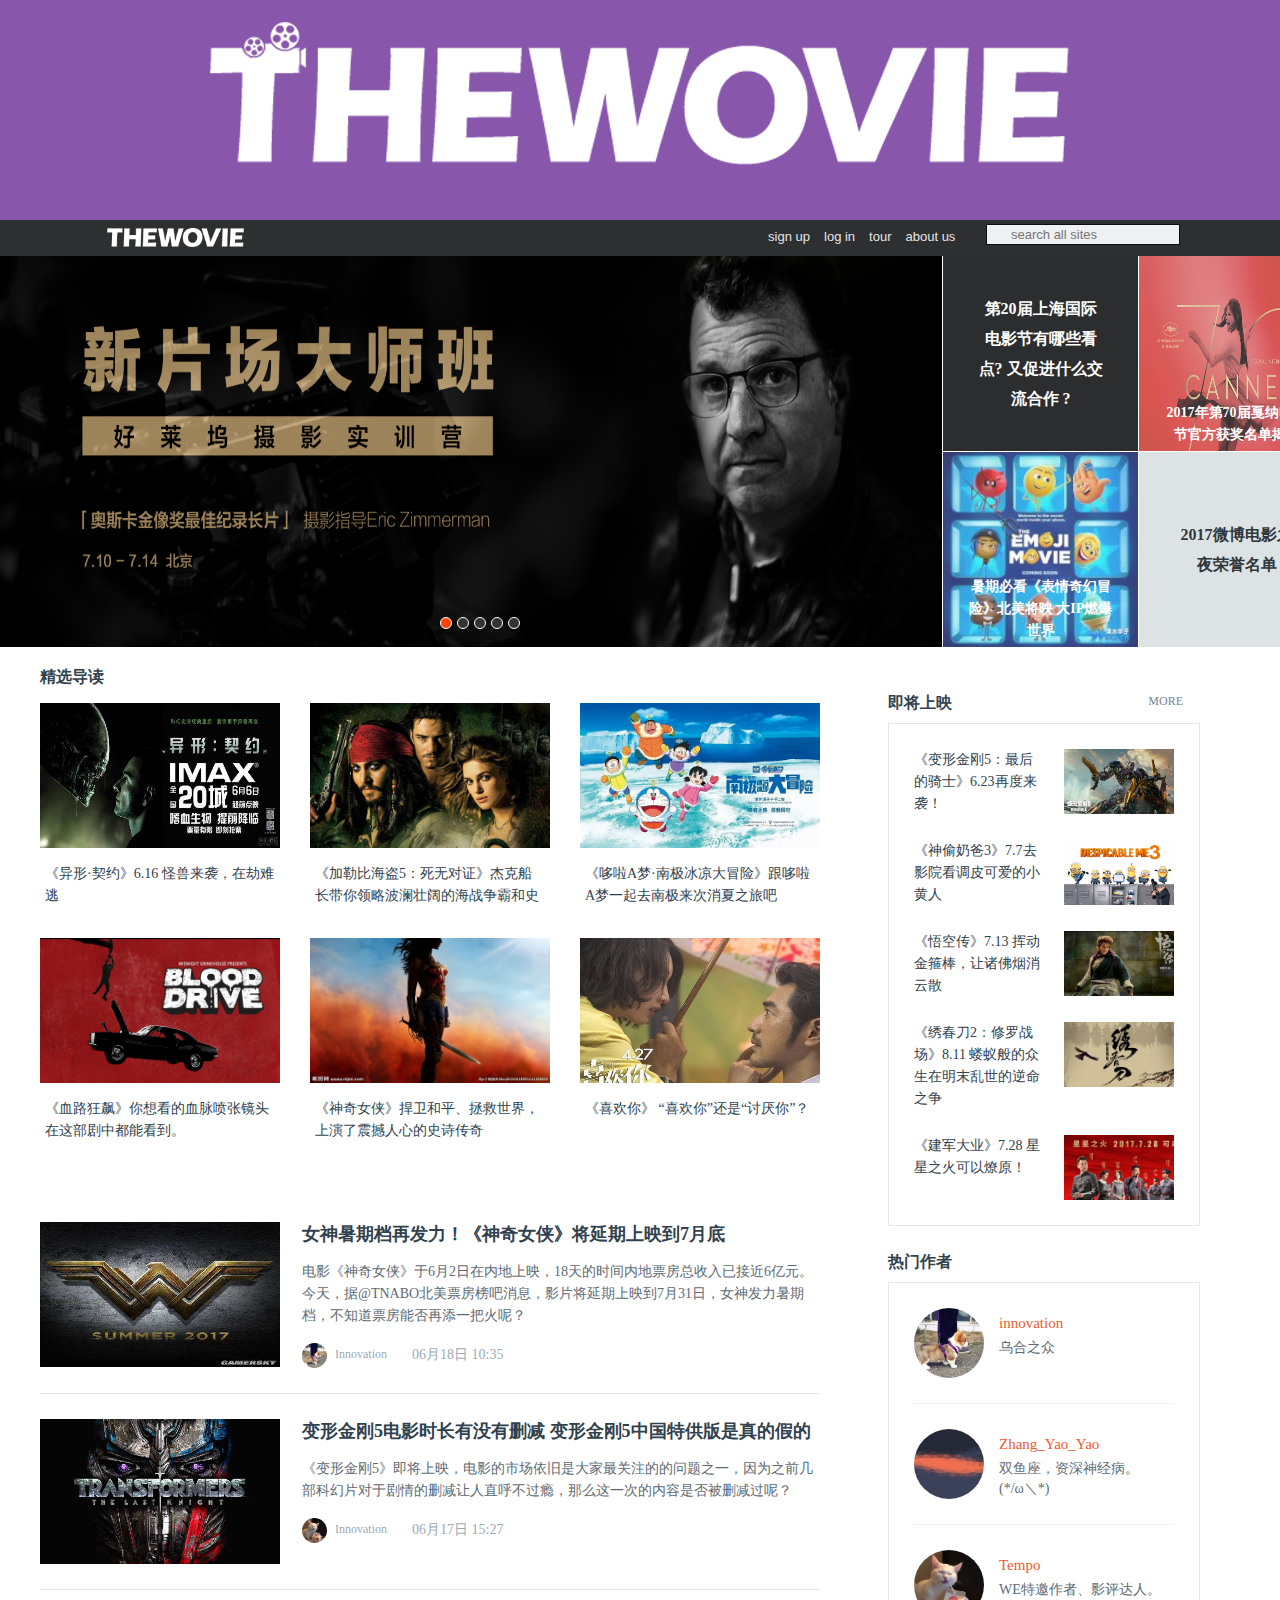
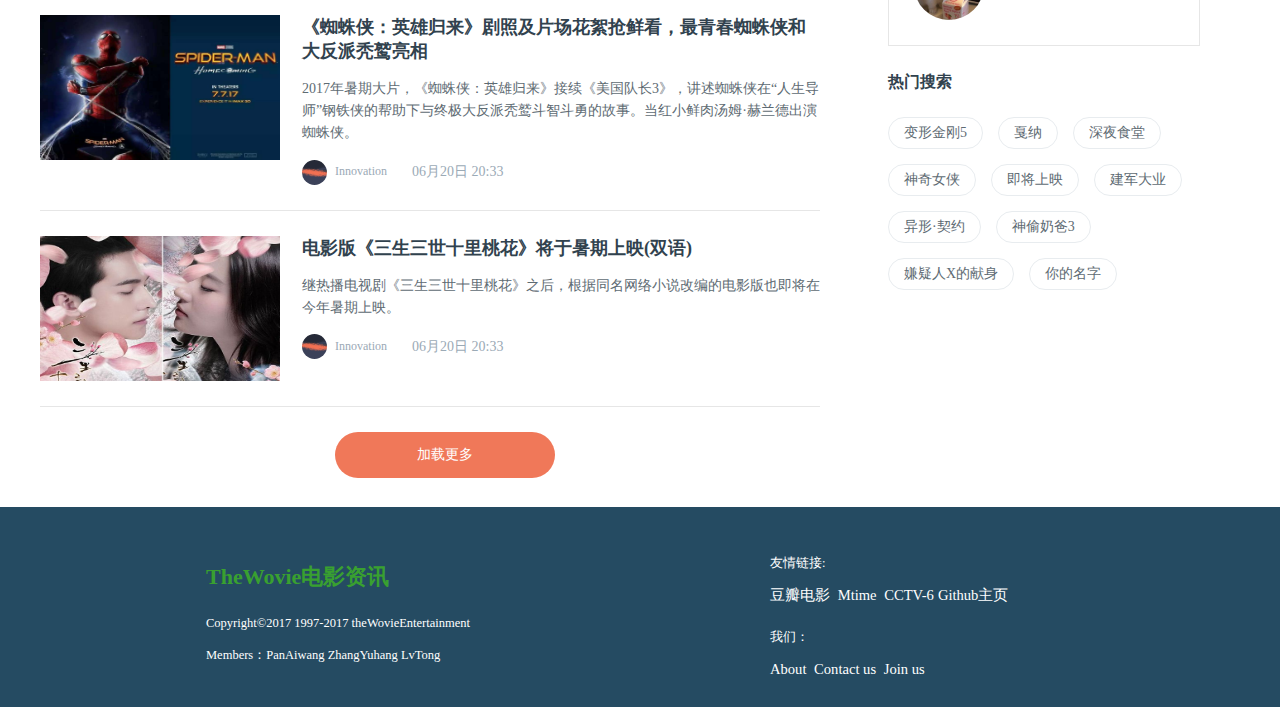
==== commit 4ae88a9b: "底部信息修改" ====
--- a/index.html
+++ b/index.html
@@ -580,9 +580,9 @@
     <div class="mfoot">
         <div class="ftleft">
             <div class="title f-cb">
-                TheWoie电影资讯
-            </div>
-            <p class="cprt">©2017 innovation.org theWovie</br>members：panaiwang zhangyuhang lvtong</p>
+                TheWovie电影资讯
+            </div>
+            <p class="cprt">Copyright©2017 1997-2017 theWovieEntertainment</br>Members：PanAiwang ZhangYuhang LvTong</p>
         </div>
 
         <div class="ftright f-cb">
@@ -591,13 +591,14 @@
                 <a href="https://movie.douban.com/"  target="_blank">豆瓣电影&nbsp</a>
                 <a href="http://www.mtime.com/"  target="_blank"> Mtime&nbsp</a>
                 <a href="http://tv.cctv.com/cctv6/"  target="_blank"> CCTV-6</a>
+                <a href="https://github.com/TheWovieEntertainment" target="_blank">Github主页</a>
             </div>
 
             <div class="about">
                 <p>我们：</p>
-                <a href="aboutus.html"  target="_blank">关于&nbsp</a>
-                <a href="concactus.html"  target="_blank">联系&nbsp</a>
-                <a href="joinus.html"  target="_blank">加入</a>
+                <a href="aboutus.html"  target="_blank">About&nbsp</a>
+                <a href="concactus.html"  target="_blank">Contact us&nbsp</a>
+                <a href="joinus.html"  target="_blank">Join us</a>
             </div>
         </div>
     </div>
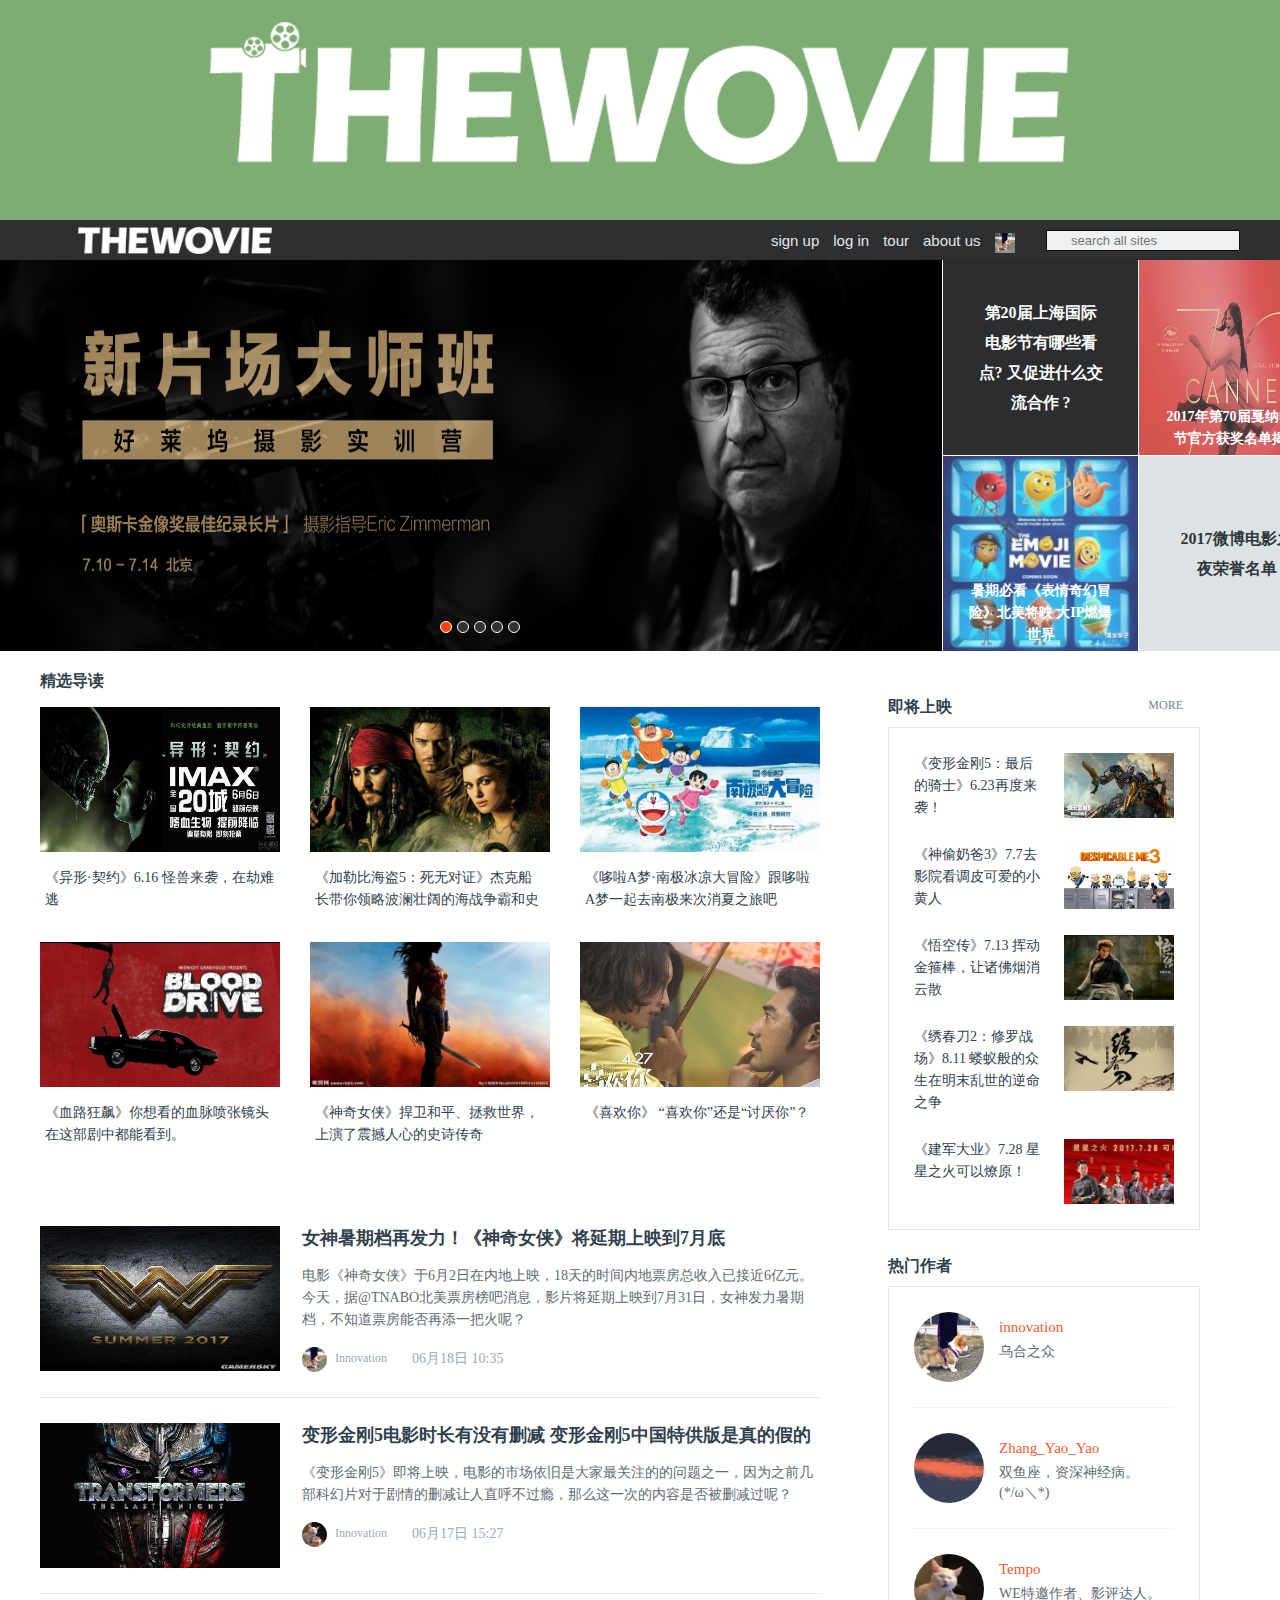
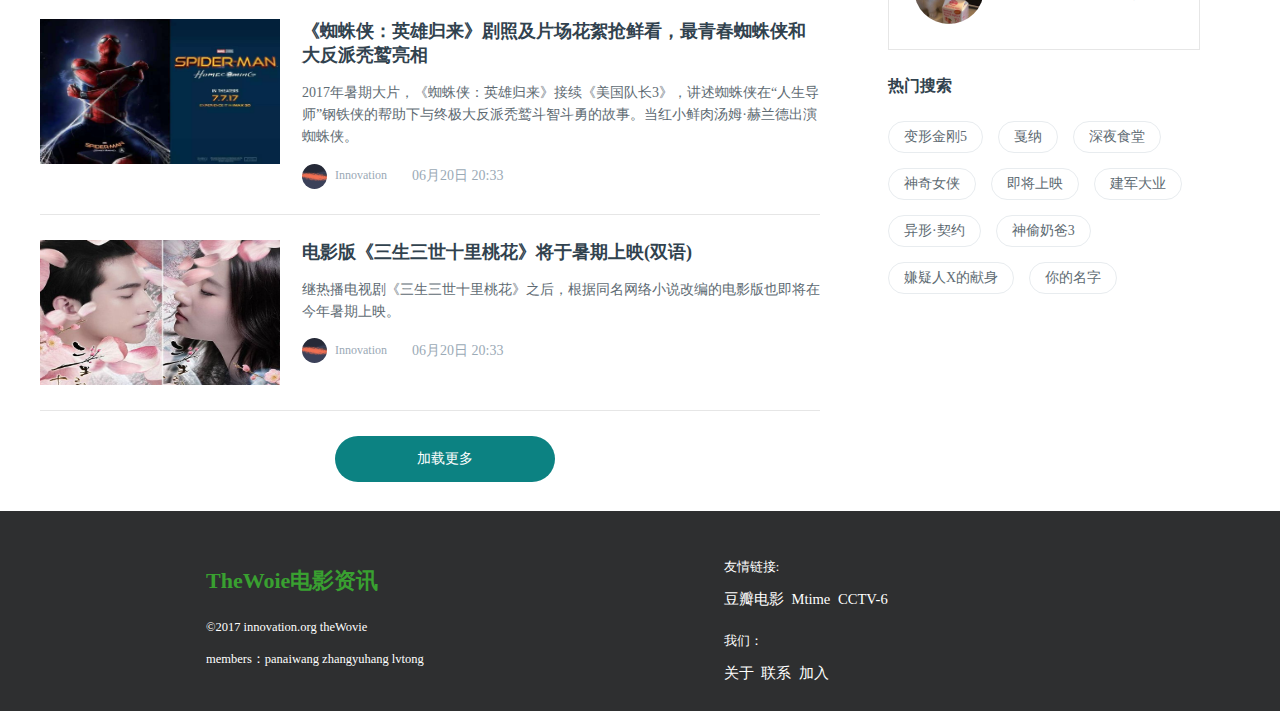
==== commit 209eb909: "index导航栏强行增加二级菜单;增加用户注册界面用户名正则表达式" ====
--- a/index.html
+++ b/index.html
@@ -5,15 +5,12 @@
     <title>电影资讯 | WE</title>
     <!--轮播图js-->
     <script type="text/javascript" src="js/jquery-3.2.1.js"></script>
-    <script src="js/slideshow.js" type="text/javascript"></script>
     <script type="text/javascript" src="js/index.js"></script>
-
-    <script>
-      
-    </script>
+    <script type="text/javascript" src="js/slidershow.js"></script>
 
 	<link rel="stylesheet" href="css/common.css">
     <link rel="stylesheet" href="css/index.css">
+
 </head>
 <body onload="change();">
 
@@ -30,7 +27,7 @@
 
         <div class="network-items">
             <a href="index.html">
-                <img src="img/logo_none.png" alt="The Wovie" height=100% style="margin-top:-7px">
+                <img src="img/logo_none.png" alt="The Wovie" height=100%>
             </a>
         </div>
 
@@ -41,16 +38,35 @@
                     <a href="login.html">log in</a>
                     <a href="#pageList">tour</a>
                     <a href="aboutus.html" target="-blank">about us</a>
-                    <!--<a href="aboutus.html">hello <span>innovation</span></a>-->
+                    <!--<div>
+                        <input id="toggle1" type="checkbox">
+                        <label for="toggle1" class="animate"><img alt="Innovation" class="avatar" src="img/innovation.jpg" height="20" width="20"></label>
+                        <ul class="animate">
+                            <li class="animate">Source</li>
+                            <li class="animate">Fullpage</li>
+                            <li class="animate">Debug</li>
+                        </ul>
+                    </div>-->
+                    <a class="user">
+                        <img alt="Innovation" class="avatar" src="img/innovation.jpg" height="20" width="20">
+                        <span class="dropdown-caret"></span>
+                    </a>
                 </span>
             </div>
 
             <div class="search-container">
                     <input id="search" type="text" placeholder="search all sites" autocomplete="on" maxlength="240" />
             </div>
+            
         </div>
     </div>
 </header>
+<ul class="menu" one="hide">
+    <li>&nbsp;&nbsp;one</li>
+    <li>&nbsp;&nbsp;two</li>
+    <li>&nbsp;&nbsp;three</li>
+    <li class="last">&nbsp;&nbsp;Sing out</li>
+</ul>
 
 <!--首页顶部-->
 <div class="page-top">
@@ -580,9 +596,9 @@
     <div class="mfoot">
         <div class="ftleft">
             <div class="title f-cb">
-                TheWovie电影资讯
-            </div>
-            <p class="cprt">Copyright©2017 1997-2017 theWovieEntertainment</br>Members：PanAiwang ZhangYuhang LvTong</p>
+                TheWoie电影资讯
+            </div>
+            <p class="cprt">©2017 innovation.org theWovie</br>members：panaiwang zhangyuhang lvtong</p>
         </div>
 
         <div class="ftright f-cb">
@@ -591,14 +607,13 @@
                 <a href="https://movie.douban.com/"  target="_blank">豆瓣电影&nbsp</a>
                 <a href="http://www.mtime.com/"  target="_blank"> Mtime&nbsp</a>
                 <a href="http://tv.cctv.com/cctv6/"  target="_blank"> CCTV-6</a>
-                <a href="https://github.com/TheWovieEntertainment" target="_blank">Github主页</a>
             </div>
 
             <div class="about">
                 <p>我们：</p>
-                <a href="aboutus.html"  target="_blank">About&nbsp</a>
-                <a href="concactus.html"  target="_blank">Contact us&nbsp</a>
-                <a href="joinus.html"  target="_blank">Join us</a>
+                <a href="aboutus.html"  target="_blank">关于&nbsp</a>
+                <a href="concactus.html"  target="_blank">联系&nbsp</a>
+                <a href="joinus.html"  target="_blank">加入</a>
             </div>
         </div>
     </div>
--- a/css/index.css
+++ b/css/index.css
@@ -4,24 +4,26 @@
 #ad{height: 200px; text-align: center;padding-top: 20px;}
 
 /* 导航 */
-.topbar{width:100%;background:rgba(12,13,14,0.86);height:36px;line-height:1;font-size:13px}
+.topbar{width:100%;background:rgba(12,13,14,0.86);height:40px;line-height:1;font-size:13px}
 .topbar input[type="text"]{transition:none;border:1px solid #cbcbcb;font-size:100%;font-family:Arial,"Helvetica Neue",Helvetica,sans-serif !important;border-radius:0;padding:3px;margin:5px 0 5px 0}
-.topbar .topbar-wrapper{width:1080px;margin:0 auto;height:34px;text-align:left;position:relative}
+.topbar .topbar-wrapper{width:100%;height:34px;text-align:left;position:relative}
+.topbar .network-items{width: 200px;margin-left: 78px;}
+.topbar .topbar-links{vertical-align:top;position:absolute;right:40px;top:0;font-size:16px;font-family:Arial,"Helvetica Neue",Helvetica,sans-serif !important}
 
-.topbar .network-items a{color:#e4e6e8;text-decoration:none;display:inline-block;height:24px;padding:10px 7px 0 7px;vertical-align:top;font-size:15px;font-weight: bold;}
-.topbar .network-items a:hover span{color: blue;}
-.topbar .topbar-links{vertical-align:top;position:absolute;right:0;top:0;font-size:13px;font-family:Arial,"Helvetica Neue",Helvetica,sans-serif !important}
-
-.topbar .topbar-links .topbar-menu-links{margin-left:15px;margin-top:-10px;display:inline-block;vertical-align:top;font-size:0}
-.topbar .topbar-links .topbar-menu-links a,.topbar .topbar-links .topbar-menu-links a:visited{color:#e4e6e8;text-decoration:none;display:inline-block;height:24px;padding:10px 7px 0 7px;vertical-align:top;font-size:13px}
+.topbar .topbar-links .topbar-menu-links{margin-left:15px;margin-top:-7px;display:inline-block;vertical-align:top;font-size:0}
+.topbar .topbar-links .topbar-menu-links a,.topbar .topbar-links .topbar-menu-links a:visited{color:#e4e6e8;text-decoration:none;display:inline-block;height:24px;padding:10px 7px 0 7px;vertical-align:top;font-size:15px}
 .topbar .topbar-links .topbar-menu-links a:hover{background-color:#3b4045}
 .topbar .topbar-links .links-container{display:inline-block;vertical-align:top;padding-top:10px}
 
-.topbar .topbar-links .search-container{display:inline-block;vertical-align:top;margin-top:1px}
+.topbar .topbar-links .search-container{display:inline-block;vertical-align:top;margin-top:7px}
 .topbar .topbar-links .search-container input[type=text]{margin:3px 0 0 20px;width:194px;height:21px;padding-left:inherit;padding-top:2px !important;padding-bottom:2px !important;padding-right:5px;font-size:13px;line-height:1.5;font-family:Arial,"Helvetica Neue",Helvetica,sans-serif !important;color:#6a737c;background-image:url('../../img/share-sprite-new.png?v=e1b8bd67bc12');background-image:url('../../img/share-sprite-new.svg?v=78be252218f3'),none;background-repeat:no-repeat;background-color:#FFF;background-position:-267px -90px !important;padding-left:24px !important;border:1px solid #0C0D0E;background-color:#eff0f1;box-shadow:inset 0 1px 2px #eff0f1,0 0 0 #FFF;transition:all .15s ease-in-out}
 .topbar .topbar-links .search-container input[type=text]:hover{background-color:#fafafb;border-color:rgba(0,149,255,0.5);box-shadow:inset 0 1px 2px #e4e6e8,0 0 2px rgba(0,119,204,0.1)}
 .topbar .topbar-links .search-container input[type=text]:focus{outline:0;color:#3b4045;background-color:#FFF;border-color:#0095ff;box-shadow:inset 0 2px 2px #fafafb,0 0 5px rgba(0,119,204,0.5)}
-
+/*二级菜单*/
+.menu{width: 100px;height: 120px; position: absolute;right: 262px;z-index: 1;background-color: white; border-radius: 6px;display: none;}
+.menu li{line-height: 30px;}
+.menu li:hover {background-color: blue; color: white;}
+.menu .last{ border-top: solid gray 1px;}
 
 
 /*page-top*/
@@ -57,7 +59,6 @@
 .page-top .module .picTxt:hover .pic img{opacity: 1;filter:alpha(opacity=100);transform: scale(1.1);-webkit-transform: scale(1.1);-moz-transform: scale(1.1);}
 .page-top .module .picTxt a .txt{position: absolute;width:147px;left: 24px;bottom:5px;text-align: center;font-size: 14px;color: #fff;line-height: 22px;font-weight: bold;z-index: 2;}
 .page-top .module .picTxt a .cover{position: absolute;left: 0;top: 0;width: 100%;height: 100%;background: rgba(20,27,32,0.2);}
-
 
 
 
@@ -127,7 +128,7 @@
 .cover{display: none;}
 
 /*加载更多*/
-.index-pageList .list .loadMore a{display: inline-block;background: #f07859;color: #fff;font-size: 14px;width: 220px;height: 46px;text-align: center;line-height: 46px;border-radius: 23px;}
+.index-pageList .list .loadMore a{display: inline-block;background:#0C8282;color: #fff;font-size: 14px;width: 220px;height: 46px;text-align: center;line-height: 46px;border-radius: 23px;}
 .index-pageList .list .loadMore a:hover{opacity: 0.8;}
 
 
@@ -173,7 +174,7 @@
 
 
 /*footer*/
-.ft{height: 200px;min-width: 1202px;background-color: #254B62;margin-top: 20px;}
+.ft{height: 200px;min-width: 1202px;background:rgba(12,13,14,0.86);margin-top: 20px;}
 .mfoot{width: 948px;height: 200px;margin: 0 auto;}
 .mfoot .ftleft{padding-top: 60px;padding-left: 40px; position: relative;float: left;}
 .mfoot .title{padding-bottom: 20px;font: normal bold 22px/20px 'Hiragino Sans GB';color: #39a030;}
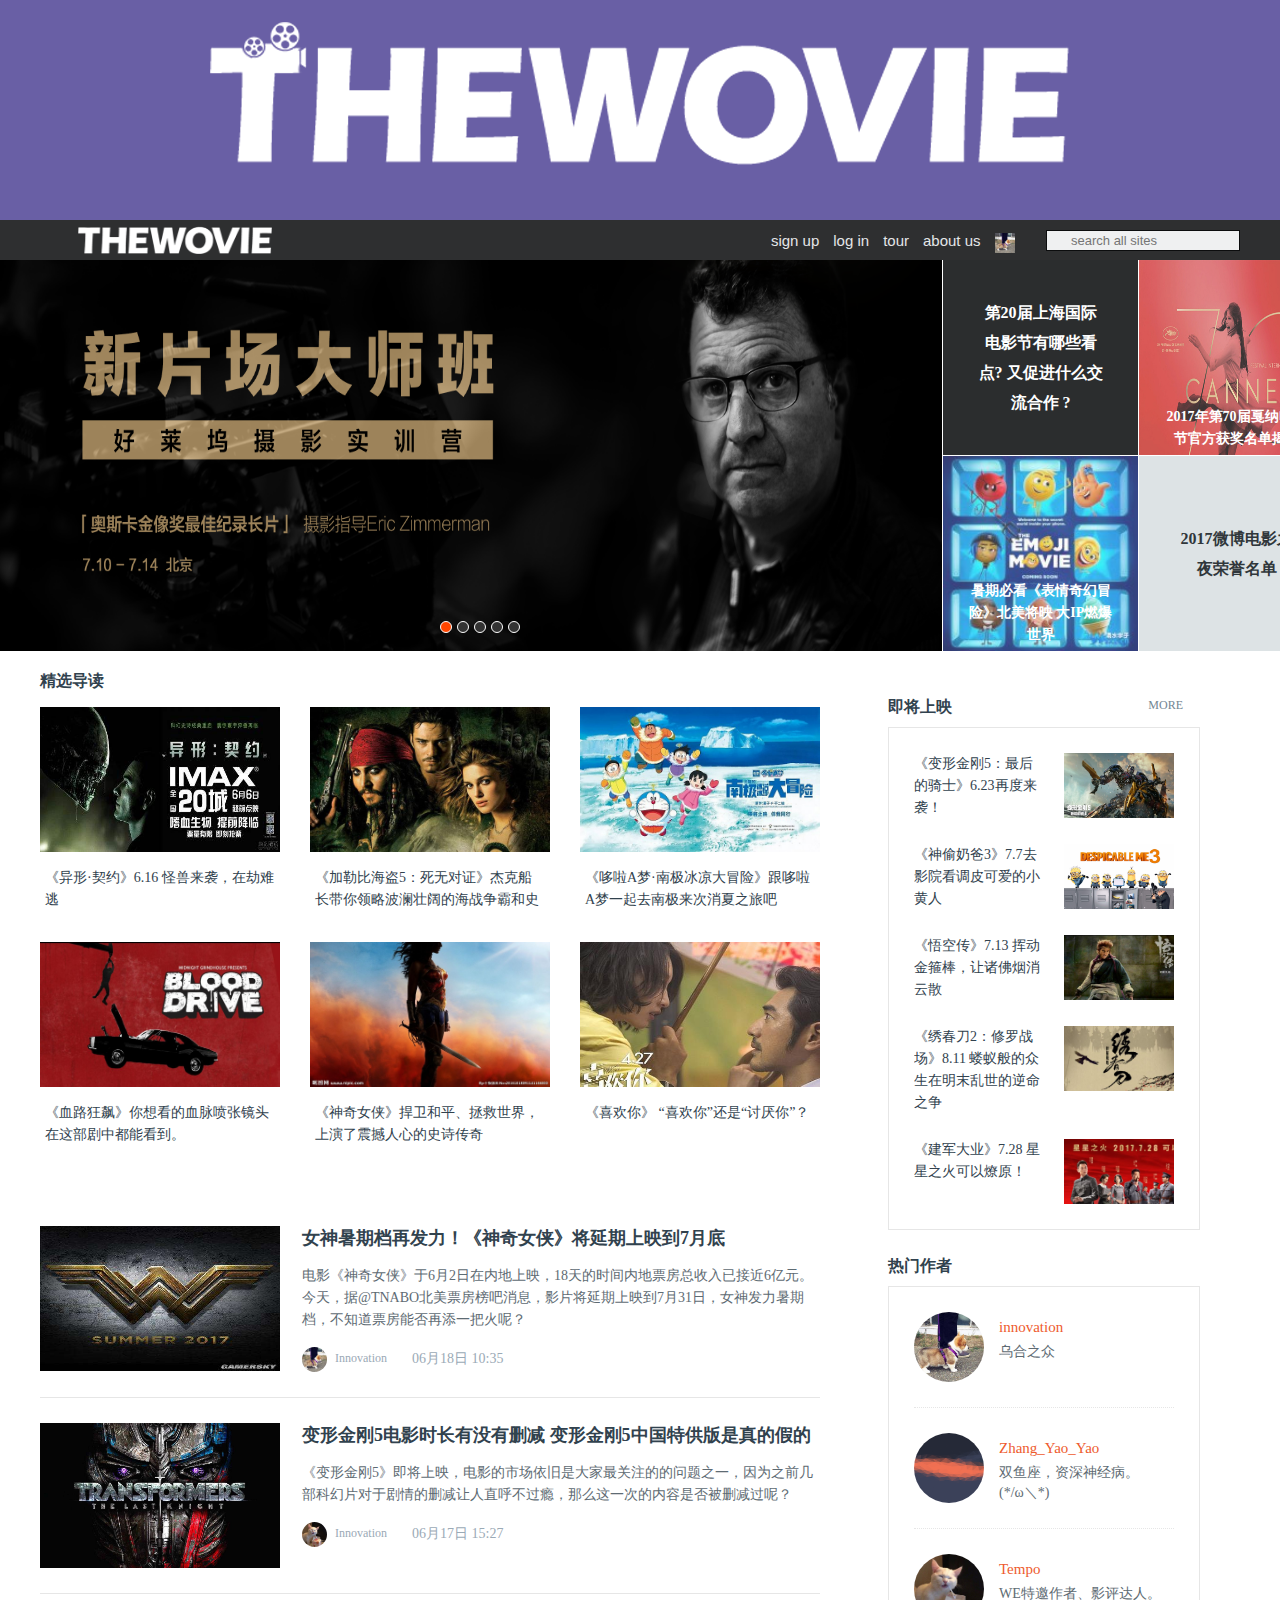
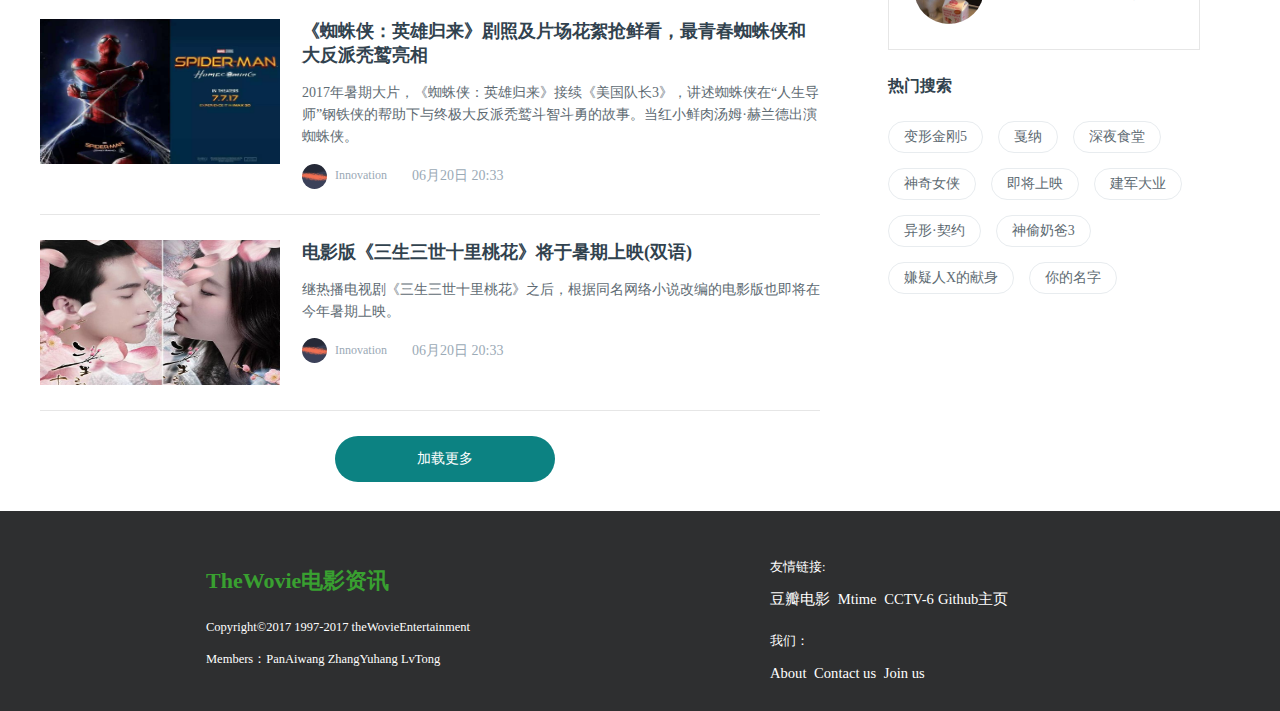
==== commit df07a47e: "合并提交" ====
--- a/index.html
+++ b/index.html
@@ -596,9 +596,9 @@
     <div class="mfoot">
         <div class="ftleft">
             <div class="title f-cb">
-                TheWoie电影资讯
-            </div>
-            <p class="cprt">©2017 innovation.org theWovie</br>members：panaiwang zhangyuhang lvtong</p>
+                TheWovie电影资讯
+            </div>
+            <p class="cprt">Copyright©2017 1997-2017 theWovieEntertainment</br>Members：PanAiwang ZhangYuhang LvTong</p>
         </div>
 
         <div class="ftright f-cb">
@@ -607,13 +607,14 @@
                 <a href="https://movie.douban.com/"  target="_blank">豆瓣电影&nbsp</a>
                 <a href="http://www.mtime.com/"  target="_blank"> Mtime&nbsp</a>
                 <a href="http://tv.cctv.com/cctv6/"  target="_blank"> CCTV-6</a>
+                <a href="https://github.com/TheWovieEntertainment" target="_blank">Github主页</a>
             </div>
 
             <div class="about">
                 <p>我们：</p>
-                <a href="aboutus.html"  target="_blank">关于&nbsp</a>
-                <a href="concactus.html"  target="_blank">联系&nbsp</a>
-                <a href="joinus.html"  target="_blank">加入</a>
+                <a href="aboutus.html"  target="_blank">About&nbsp</a>
+                <a href="concactus.html"  target="_blank">Contact us&nbsp</a>
+                <a href="joinus.html"  target="_blank">Join us</a>
             </div>
         </div>
     </div>
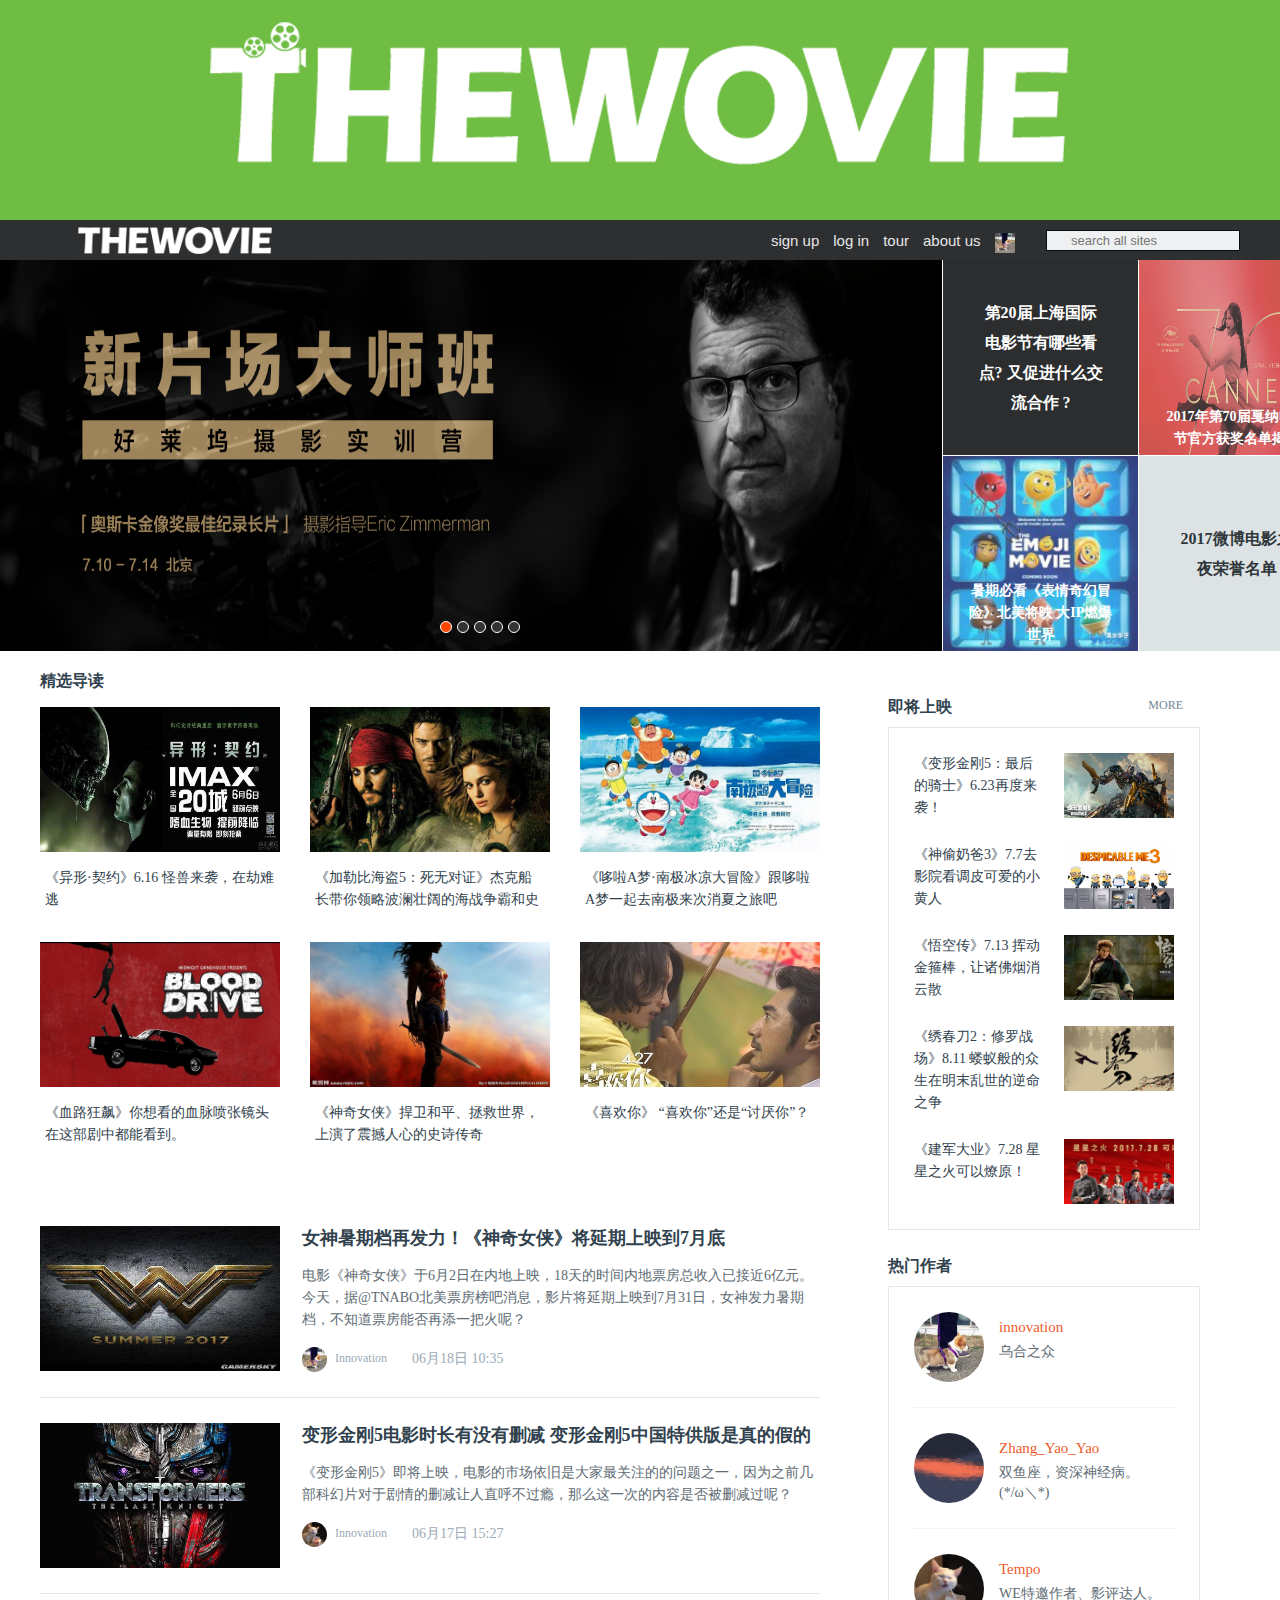
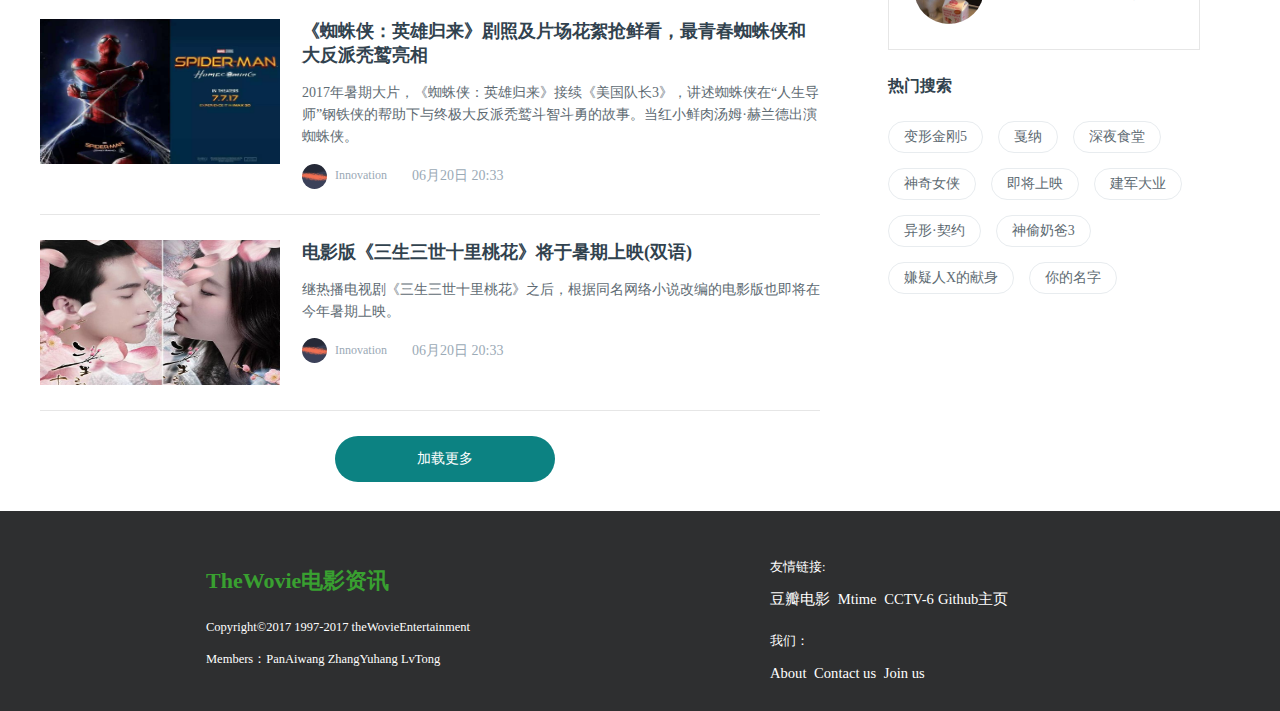
==== commit 062ca866: "增加index二级菜单style" ====
--- a/index.html
+++ b/index.html
@@ -38,18 +38,8 @@
                     <a href="login.html">log in</a>
                     <a href="#pageList">tour</a>
                     <a href="aboutus.html" target="-blank">about us</a>
-                    <!--<div>
-                        <input id="toggle1" type="checkbox">
-                        <label for="toggle1" class="animate"><img alt="Innovation" class="avatar" src="img/innovation.jpg" height="20" width="20"></label>
-                        <ul class="animate">
-                            <li class="animate">Source</li>
-                            <li class="animate">Fullpage</li>
-                            <li class="animate">Debug</li>
-                        </ul>
-                    </div>-->
                     <a class="user">
                         <img alt="Innovation" class="avatar" src="img/innovation.jpg" height="20" width="20">
-                        <span class="dropdown-caret"></span>
                     </a>
                 </span>
             </div>
@@ -61,10 +51,12 @@
         </div>
     </div>
 </header>
+
+<!--二级菜单-->
 <ul class="menu" one="hide">
-    <li>&nbsp;&nbsp;one</li>
-    <li>&nbsp;&nbsp;two</li>
-    <li>&nbsp;&nbsp;three</li>
+    <li>&nbsp;&nbsp;me</li>
+    <li>&nbsp;&nbsp;Help</li>
+    <li>&nbsp;&nbsp;Setting</li>
     <li class="last">&nbsp;&nbsp;Sing out</li>
 </ul>
 
--- a/css/index.css
+++ b/css/index.css
@@ -21,8 +21,8 @@
 .topbar .topbar-links .search-container input[type=text]:focus{outline:0;color:#3b4045;background-color:#FFF;border-color:#0095ff;box-shadow:inset 0 2px 2px #fafafb,0 0 5px rgba(0,119,204,0.5)}
 /*二级菜单*/
 .menu{width: 100px;height: 120px; position: absolute;right: 262px;z-index: 1;background-color: white; border-radius: 6px;display: none;}
-.menu li{line-height: 30px;}
-.menu li:hover {background-color: blue; color: white;}
+.menu li{line-height: 30px;font-weight: 12;}
+.menu li:hover {background-color: blue; color: white;font-weight: bold;}
 .menu .last{ border-top: solid gray 1px;}
 
 
@@ -56,7 +56,7 @@
 .page-top .module .rowOne .column{border-bottom:1px solid #fff;}
 .page-top .module .picTxt a{display: block;position: relative;}
 .page-top .module .picTxt a .pic img{display: block;opacity: 0.8;filter:alpha(opacity=80);transition: all 0.3s ease-in-out;-webkit-transition: all 0.3s ease-in-out;-moz-transition: all 0.3s ease-in-out;}
-.page-top .module .picTxt:hover .pic img{opacity: 1;filter:alpha(opacity=100);transform: scale(1.1);-webkit-transform: scale(1.1);-moz-transform: scale(1.1);}
+.page-top .module .picTxt:hover .pic img{opacity: 1;filter:alpha(opacity=100);transform: scale(1.1);}
 .page-top .module .picTxt a .txt{position: absolute;width:147px;left: 24px;bottom:5px;text-align: center;font-size: 14px;color: #fff;line-height: 22px;font-weight: bold;z-index: 2;}
 .page-top .module .picTxt a .cover{position: absolute;left: 0;top: 0;width: 100%;height: 100%;background: rgba(20,27,32,0.2);}
 
